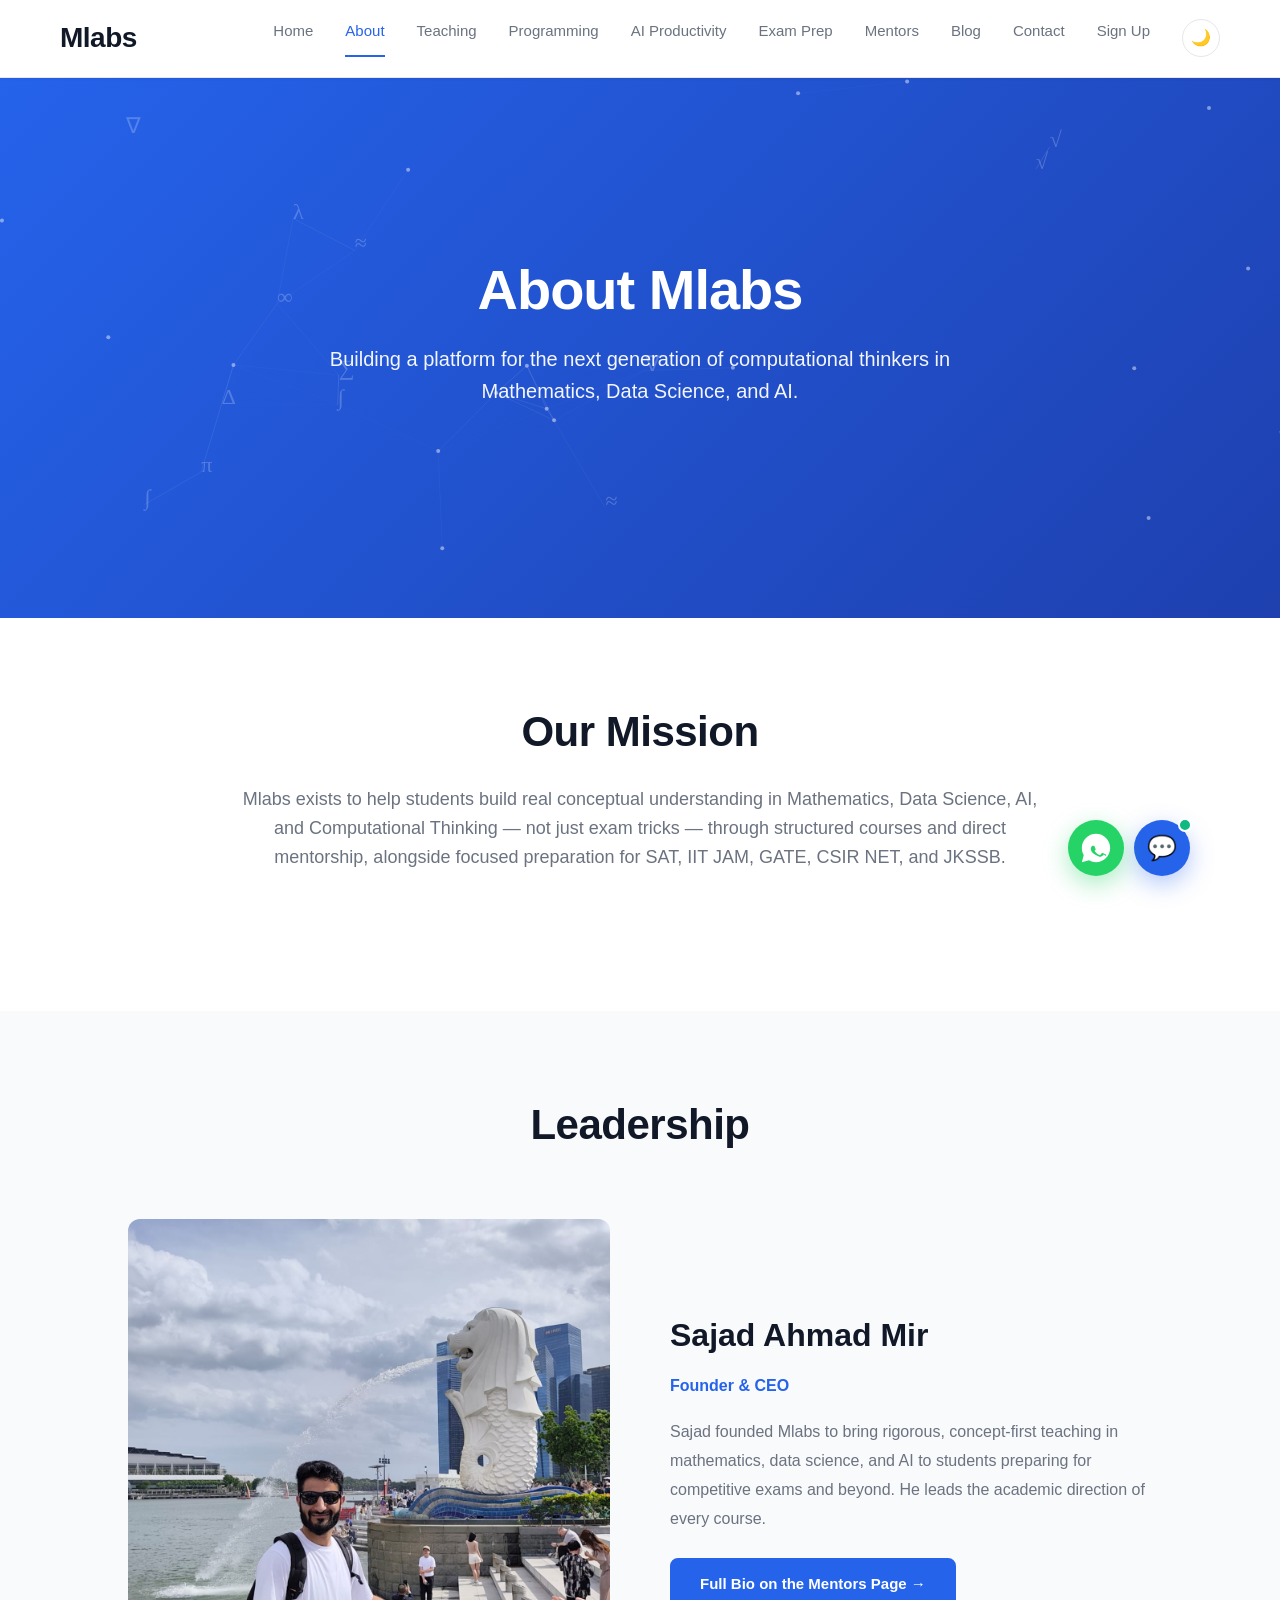
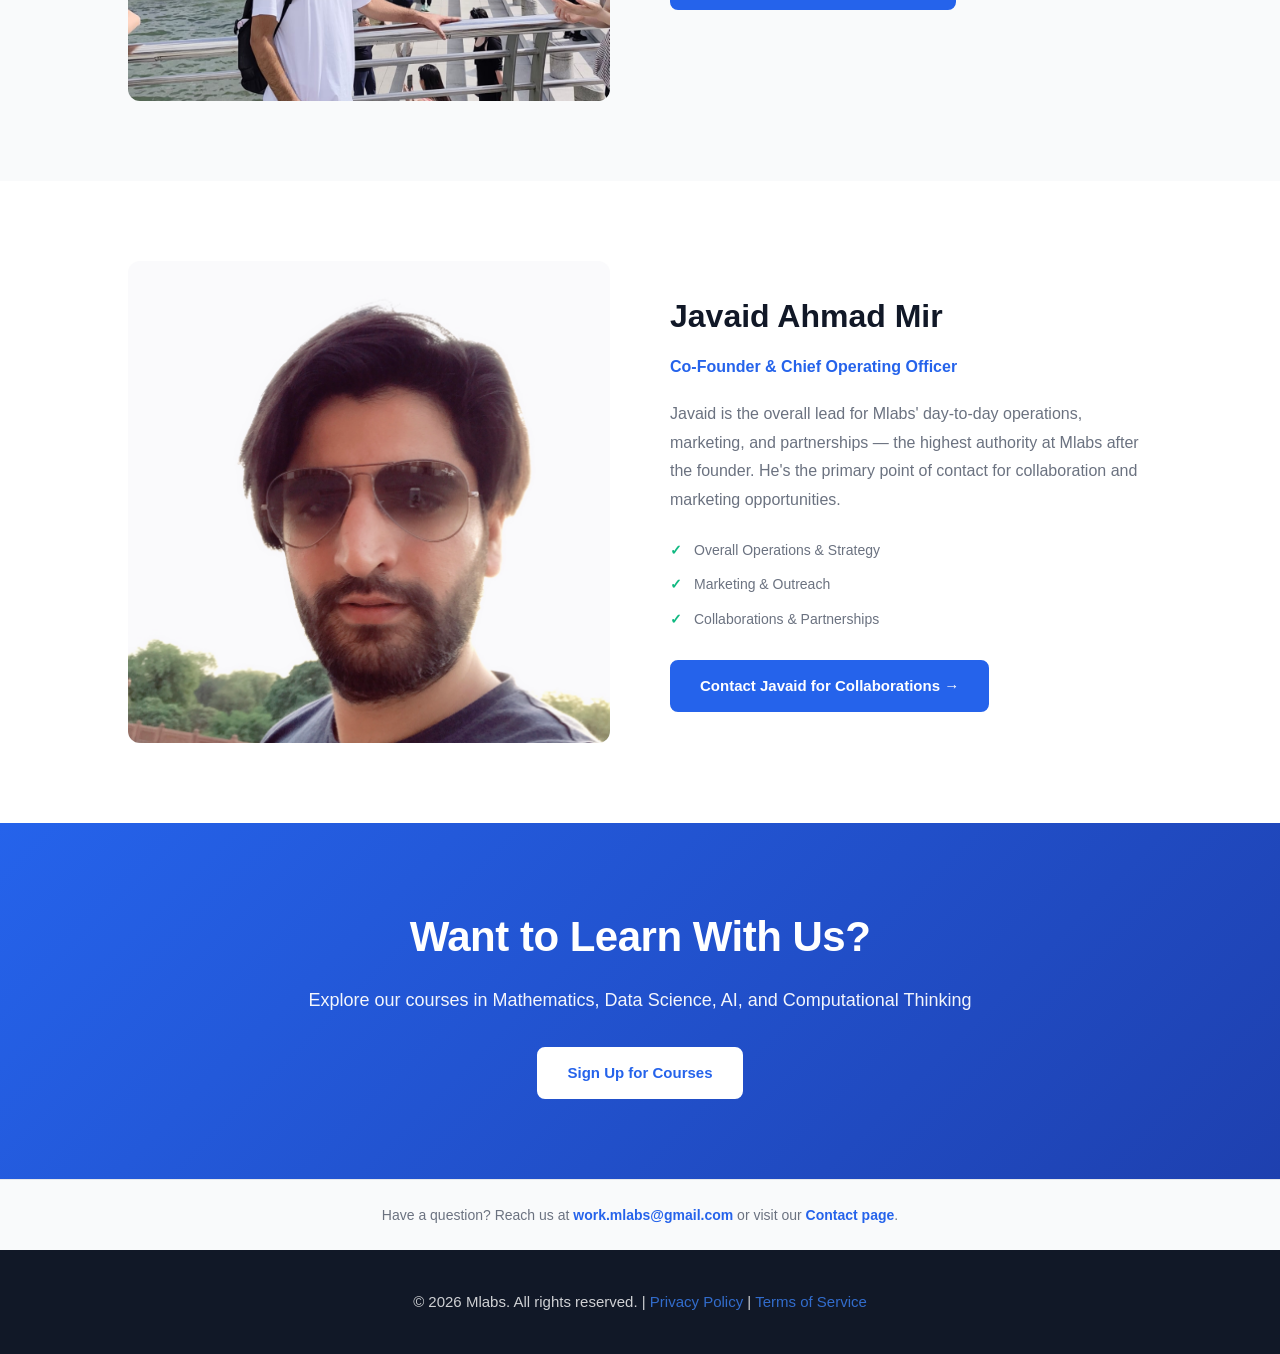
==== about.html @ 17cb3930 "Modifed pages,pannels and added co founder" ====
<!DOCTYPE html>
<html lang="en">
<head>
  <meta charset="UTF-8">
  <meta name="viewport" content="width=device-width, initial-scale=1.0">
  <title>About Us - Mlabs | Our Mission & Leadership Team</title>
  <meta name="description" content="Mlabs is building a platform for the next generation of computational thinkers in Mathematics, Data Science, and AI. Meet the team behind it.">
  <link rel="canonical" href="https://meer-1.github.io/M-Labs/about.html">
  <meta property="og:type" content="website">
  <meta property="og:site_name" content="Mlabs">
  <meta property="og:title" content="About Us - Mlabs | Our Mission & Leadership Team">
  <meta property="og:description" content="Mlabs is building a platform for the next generation of computational thinkers in Mathematics, Data Science, and AI.">
  <meta property="og:url" content="https://meer-1.github.io/M-Labs/about.html">
  <meta name="twitter:card" content="summary">
  <script type="application/ld+json">
  {
    "@context": "https://schema.org",
    "@graph": [
      {
        "@type": "Person",
        "name": "Sajad Ahmad Mir",
        "jobTitle": "Founder & CEO",
        "worksFor": { "@type": "EducationalOrganization", "name": "Mlabs", "sameAs": "https://meer-1.github.io/M-Labs/index.html" }
      },
      {
        "@type": "Person",
        "name": "Javaid Ahmad Mir",
        "jobTitle": "Co-Founder & Chief Operating Officer",
        "worksFor": { "@type": "EducationalOrganization", "name": "Mlabs", "sameAs": "https://meer-1.github.io/M-Labs/index.html" }
      }
    ]
  }
  </script>
  <script>(function(){try{if(localStorage.getItem('mlabs-theme')==='dark'){document.documentElement.setAttribute('data-theme','dark');}}catch(e){}})();</script>
  <link rel="stylesheet" href="css/style.css">
</head>

<body>

<header>
  <div class="logo">Mlabs</div>
  <nav>
    <a href="index.html">Home</a>
    <a href="about.html" class="active">About</a>
    <a href="services/teaching.html">Teaching</a>
    <a href="services/coding.html">Programming</a>
    <a href="services/ai-productivity.html">AI Productivity</a>
    <a href="services/exams.html">Exam Prep</a>
    <a href="mentors.html">Mentors</a>
    <a href="blog.html">Blog</a>
    <a href="contact.html">Contact</a>
    <a href="apply.html">Sign Up</a>
  </nav>
</header>

<!-- HERO SECTION -->
<section class="hero">
  <h1>About Mlabs</h1>
  <p>Building a platform for the next generation of computational thinkers in Mathematics, Data Science, and AI.</p>
</section>

<!-- MISSION -->
<section style="padding: 80px 10%; background: #ffffff;">
  <h2 class="section-title">Our Mission</h2>
  <p class="section-subtitle" style="max-width: 800px;">Mlabs exists to help students build real conceptual understanding in Mathematics, Data Science, AI, and Computational Thinking — not just exam tricks — through structured courses and direct mentorship, alongside focused preparation for SAT, IIT JAM, GATE, CSIR NET, and JKSSB.</p>
</section>

<!-- LEADERSHIP: SAJAD -->
<section class="instructor-section" style="background: #f9fafb;">
  <h2 class="section-title" style="margin-bottom: 60px;">Leadership</h2>

  <div class="instructor-container">
    <div class="instructor-image">
      <img src="images/image.jpeg" alt="Sajad Ahmad Mir">
    </div>

    <div class="instructor-content">
      <h3>Sajad Ahmad Mir</h3>
      <div class="title">Founder & CEO</div>

      <p>Sajad founded Mlabs to bring rigorous, concept-first teaching in mathematics, data science, and AI to students preparing for competitive exams and beyond. He leads the academic direction of every course.</p>

      <a class="btn btn-primary" href="mentors.html">Full Bio on the Mentors Page →</a>
    </div>
  </div>
</section>

<!-- LEADERSHIP: JAVAID -->
<section class="instructor-section" style="background: #ffffff;">
  <div class="instructor-container">
    <div class="instructor-image">
      <img src="images/JAM.JPG" alt="Javaid Ahmad Mir" style="object-position: center 50%;">
    </div>

    <div class="instructor-content">
      <h3>Javaid Ahmad Mir</h3>
      <div class="title">Co-Founder & Chief Operating Officer</div>

      <p>Javaid is the overall lead for Mlabs' day-to-day operations, marketing, and partnerships — the highest authority at Mlabs after the founder. He's the primary point of contact for collaboration and marketing opportunities.</p>

      <ul class="instructor-creds">
        <li>Overall Operations & Strategy</li>
        <li>Marketing & Outreach</li>
        <li>Collaborations & Partnerships</li>
      </ul>

      <a class="btn btn-primary" href="mailto:work.mlabs@gmail.com?subject=Collaboration%20%2F%20Marketing%20Inquiry%20for%20Javaid">Contact Javaid for Collaborations →</a>
    </div>
  </div>
</section>

<!-- CTA SECTION -->
<section class="cta">
  <h2>Want to Learn With Us?</h2>
  <p>Explore our courses in Mathematics, Data Science, AI, and Computational Thinking</p>
  <a class="btn" href="apply.html">Sign Up for Courses</a>
</section>

<!-- FOOTER CONTACT STRIP -->
<div class="footer-contact">
  <p>Have a question? Reach us at <a href="mailto:work.mlabs@gmail.com">work.mlabs@gmail.com</a> or visit our <a href="contact.html">Contact page</a>.</p>
</div>

<!-- FOOTER -->
<footer>
  <p>&copy; 2026 Mlabs. All rights reserved. | <a href="#">Privacy Policy</a> | <a href="#">Terms of Service</a></p>
</footer>

<button id="scrollToTop" class="btn" style="position: fixed; bottom: 20px; right: 20px; display: none;">↑ Top</button>

<script src="js/script.js"></script>

</body>
</html>
---- css/style.css ----
/* =========================
GLOBAL STYLES - MODERN STARTUP DESIGN
========================= */

* {
  margin: 0;
  padding: 0;
  box-sizing: border-box;
}

body {
  font-family: -apple-system, BlinkMacSystemFont, 'Segoe UI', 'Roboto', 'Oxygen', 'Ubuntu', 'Cantarell', sans-serif;
  background: #ffffff;
  color: #1f2937;
  line-height: 1.6;
  font-size: 16px;
}

/* =========================
COLOR PALETTE
========================= */
:root {
  --primary: #2563eb;
  --primary-dark: #1d4ed8;
  --primary-light: #3b82f6;
  --secondary: #6b7280;
  --border: #e5e7eb;
  --bg-light: #f9fafb;
  --bg-lighter: #f3f4f6;
  --text-dark: #111827;
  --text-muted: #6b7280;
  --success: #10b981;
}

/* =========================
HEADER
========================= */

header {
  display: flex;
  justify-content: space-between;
  align-items: center;
  padding: 16px 60px;
  background: white;
  border-bottom: 1px solid var(--border);
  position: sticky;
  top: 0;
  z-index: 1000;
  box-shadow: 0 1px 3px rgba(0, 0, 0, 0.05);
}

.logo {
  font-size: 28px;
  font-weight: 700;
  letter-spacing: -0.5px;
  color: var(--text-dark);
}

/* =========================
NAVIGATION
========================= */

nav {
  display: flex;
  gap: 32px;
}

nav a {
  color: var(--text-muted);
  text-decoration: none;
  font-size: 15px;
  font-weight: 500;
  transition: color 0.3s ease;
  position: relative;
}

nav a:hover {
  color: var(--primary);
}

nav a.active {
  color: var(--primary);
  border-bottom: 2px solid var(--primary);
  padding-bottom: 4px;
}

/* =========================
MOBILE NAV TOGGLE (hamburger)
========================= */

.nav-toggle {
  display: none;
  flex-direction: column;
  justify-content: center;
  align-items: center;
  gap: 5px;
  width: 40px;
  height: 40px;
  background: transparent;
  border: 1px solid var(--border);
  border-radius: 8px;
  cursor: pointer;
  padding: 0;
  flex-shrink: 0;
}

.nav-toggle:hover {
  border-color: var(--primary);
  transform: none;
  box-shadow: none;
}

.nav-toggle span {
  display: block;
  width: 20px;
  height: 2px;
  background: var(--text-dark);
  border-radius: 2px;
  transition: transform 0.3s ease, opacity 0.3s ease;
}

.nav-toggle[aria-expanded="true"] span:nth-child(1) {
  transform: translateY(7px) rotate(45deg);
}

.nav-toggle[aria-expanded="true"] span:nth-child(2) {
  opacity: 0;
}

.nav-toggle[aria-expanded="true"] span:nth-child(3) {
  transform: translateY(-7px) rotate(-45deg);
}

/* =========================
HERO SECTION
========================= */

.hero {
  height: 60vh;
  display: flex;
  flex-direction: column;
  justify-content: center;
  align-items: center;
  text-align: center;
  background: linear-gradient(135deg, #2563eb 0%, #1e40af 100%);
  color: white;
  padding: 40px 20px;
}

.hero h1 {
  font-size: 56px;
  margin-bottom: 20px;
  font-weight: 700;
  line-height: 1.2;
  letter-spacing: -1px;
}

.hero p {
  font-size: 20px;
  max-width: 700px;
  margin-bottom: 32px;
  font-weight: 400;
  opacity: 0.95;
}

/* =========================
BUTTONS
========================= */

.btn {
  background: white;
  color: var(--primary);
  padding: 12px 28px;
  border-radius: 8px;
  text-decoration: none;
  font-weight: 600;
  transition: all 0.3s ease;
  border: 2px solid white;
  cursor: pointer;
  font-size: 15px;
  display: inline-block;
}

.btn:hover {
  background: var(--bg-light);
  transform: translateY(-2px);
  box-shadow: 0 8px 16px rgba(0, 0, 0, 0.1);
}

.btn-primary {
  background: var(--primary);
  color: white;
  border-color: var(--primary);
}

.btn-primary:hover {
  background: var(--primary-dark);
  border-color: var(--primary-dark);
}

/* =========================
SECTIONS
========================= */

section {
  padding: 80px 10%;
}

.section-title {
  text-align: center;
  font-size: 42px;
  font-weight: 700;
  margin-bottom: 20px;
  color: var(--text-dark);
  letter-spacing: -0.5px;
}

.section-subtitle {
  text-align: center;
  font-size: 18px;
  color: var(--text-muted);
  margin-bottom: 60px;
  max-width: 600px;
  margin-left: auto;
  margin-right: auto;
}

/* =========================
SERVICES SECTION
========================= */

.services {
  display: grid;
  grid-template-columns: repeat(auto-fit, minmax(300px, 1fr));
  gap: 32px;
}

.service-card {
  background: white;
  padding: 40px;
  border-radius: 12px;
  border: 1px solid var(--border);
  transition: all 0.3s ease;
  display: flex;
  flex-direction: column;
  gap: 16px;
}

.service-card:hover {
  border-color: var(--primary);
  box-shadow: 0 12px 32px rgba(37, 99, 235, 0.1);
  transform: translateY(-4px);
}

.service-card-icon {
  font-size: 48px;
  line-height: 1;
}

.service-card h3 {
  font-size: 24px;
  font-weight: 700;
  color: var(--text-dark);
}

.service-card p {
  color: var(--text-muted);
  font-size: 15px;
  line-height: 1.7;
  flex-grow: 1;
}

.service-card a {
  color: var(--primary);
  text-decoration: none;
  font-weight: 600;
  transition: color 0.3s ease;
  align-self: flex-start;
}

.service-card a:hover {
  color: var(--primary-dark);
}

/* =========================
STATS SECTION
========================= */

.stats {
  background: var(--bg-light);
}

.stats-grid {
  display: grid;
  grid-template-columns: repeat(auto-fit, minmax(240px, 1fr));
  gap: 40px;
  max-width: 1200px;
  margin: 0 auto;
}

.stat {
  text-align: center;
}

.stat-number {
  font-size: 48px;
  font-weight: 700;
  color: var(--primary);
  margin-bottom: 8px;
}

.stat-label {
  font-size: 16px;
  color: var(--text-muted);
  font-weight: 500;
}

/* =========================
INSTRUCTOR SECTION
========================= */

.instructor-section {
  background: white;
}

.instructor-container {
  display: grid;
  grid-template-columns: 1fr 1fr;
  gap: 60px;
  align-items: center;
  max-width: 1200px;
  margin: 0 auto;
}

.instructor-image {
  width: 100%;
  aspect-ratio: 1;
  border-radius: 12px;
  background: var(--bg-light);
  overflow: hidden;
}

.instructor-image img {
  width: 100%;
  height: 100%;
  object-fit: cover;
}

.instructor-content h3 {
  font-size: 32px;
  font-weight: 700;
  margin-bottom: 12px;
  color: var(--text-dark);
}

.instructor-content .title {
  font-size: 16px;
  color: var(--primary);
  font-weight: 600;
  margin-bottom: 20px;
}

.instructor-content p {
  font-size: 16px;
  color: var(--text-muted);
  margin-bottom: 24px;
  line-height: 1.8;
}

.instructor-creds {
  list-style: none;
  display: flex;
  flex-direction: column;
  gap: 12px;
  margin-bottom: 30px;
}

.instructor-creds li {
  font-size: 14px;
  color: var(--text-muted);
  padding-left: 24px;
  position: relative;
}

.instructor-creds li::before {
  content: '✓';
  position: absolute;
  left: 0;
  color: var(--success);
  font-weight: bold;
}

/* =========================
FEATURES / WHY CHOOSE SECTION
========================= */

.features {
  background: var(--bg-light);
}

.features-grid {
  display: grid;
  grid-template-columns: repeat(auto-fit, minmax(280px, 1fr));
  gap: 32px;
  max-width: 1200px;
  margin: 0 auto;
}

.feature {
  background: white;
  padding: 32px;
  border-radius: 12px;
  border: 1px solid var(--border);
}

.feature h3 {
  font-size: 20px;
  font-weight: 700;
  margin-bottom: 12px;
  color: var(--text-dark);
}

.feature p {
  font-size: 15px;
  color: var(--text-muted);
  line-height: 1.7;
}

/* =========================
CTA SECTION
========================= */

.cta {
  background: linear-gradient(135deg, #2563eb 0%, #1e40af 100%);
  color: white;
  text-align: center;
}

.cta h2 {
  font-size: 42px;
  font-weight: 700;
  margin-bottom: 16px;
  letter-spacing: -0.5px;
}

.cta p {
  font-size: 18px;
  margin-bottom: 32px;
  opacity: 0.95;
}

/* =========================
PROGRAM CARDS
========================= */

.program-card {
  background: white;
  padding: 32px;
  border-radius: 12px;
  margin-bottom: 24px;
  border: 1px solid var(--border);
  transition: all 0.3s ease;
}

.program-card:hover {
  border-color: var(--primary);
  box-shadow: 0 8px 24px rgba(37, 99, 235, 0.1);
  transform: translateY(-2px);
}

.program-card h3 {
  font-size: 22px;
  font-weight: 700;
  margin-bottom: 12px;
  color: var(--text-dark);
}

.program-card p {
  color: var(--text-muted);
  font-size: 15px;
  line-height: 1.7;
  margin-bottom: 20px;
}

/* =========================
MENTOR GRID
========================= */

.mentor-grid {
  display: grid;
  grid-template-columns: repeat(auto-fit, minmax(240px, 1fr));
  gap: 32px;
}

.mentor {
  background: white;
  padding: 24px;
  border-radius: 12px;
  border: 1px solid var(--border);
  text-align: center;
  transition: all 0.3s ease;
}

.mentor:hover {
  border-color: var(--primary);
  box-shadow: 0 8px 24px rgba(37, 99, 235, 0.1);
}

.mentor img {
  width: 120px;
  height: 120px;
  border-radius: 50%;
  margin-bottom: 16px;
  object-fit: cover;
}

.mentor-avatar {
  width: 120px;
  height: 120px;
  border-radius: 50%;
  margin: 0 auto 16px;
  display: flex;
  align-items: center;
  justify-content: center;
  background: var(--primary);
  color: #fff;
  font-size: 32px;
  font-weight: 700;
}

.mentor h4 {
  font-size: 18px;
  font-weight: 700;
  margin-bottom: 4px;
  color: var(--text-dark);
}

.mentor .title {
  font-size: 14px;
  color: var(--primary);
  font-weight: 600;
}

/* =========================
TESTIMONIALS
========================= */

.testimonials {
  display: grid;
  grid-template-columns: repeat(auto-fit, minmax(280px, 1fr));
  gap: 32px;
}

.testimonial {
  background: white;
  padding: 32px;
  border-radius: 12px;
  border: 1px solid var(--border);
}

.testimonial-text {
  font-size: 15px;
  color: var(--text-muted);
  margin-bottom: 20px;
  line-height: 1.8;
  font-style: italic;
}

.testimonial-author {
  font-weight: 700;
  color: var(--text-dark);
  font-size: 15px;
}

/* =========================
FORMS
========================= */

form {
  width: 100%;
  max-width: 500px;
  margin: auto;
  display: flex;
  flex-direction: column;
}

.form-embed {
  width: 100%;
  max-width: 840px;
  margin: 0 auto;
  border: 1px solid var(--border);
  border-radius: 12px;
  overflow: hidden;
  box-shadow: 0 4px 12px rgba(0, 0, 0, 0.05);
}

.form-embed iframe {
  width: 100%;
  height: 800px;
  border: none;
}

input, select, textarea {
  width: 100%;
  padding: 12px 14px;
  margin-bottom: 16px;
  border: 1px solid var(--border);
  border-radius: 8px;
  font-size: 15px;
  box-sizing: border-box;
  font-family: inherit;
  transition: border-color 0.3s ease;
}

input:focus, select:focus, textarea:focus {
  outline: none;
  border-color: var(--primary);
  box-shadow: 0 0 0 3px rgba(37, 99, 235, 0.1);
}

textarea {
  min-height: 120px;
  resize: vertical;
}

button {
  background: var(--primary);
  color: white;
  padding: 12px 24px;
  border: none;
  border-radius: 8px;
  font-size: 15px;
  font-weight: 600;
  cursor: pointer;
  transition: all 0.3s ease;
}

button:hover {
  background: var(--primary-dark);
  transform: translateY(-2px);
}

/* =========================
DASHBOARD
========================= */

.dashboard {
  display: grid;
  grid-template-columns: repeat(auto-fit, minmax(260px, 1fr));
  gap: 28px;
}

.course {
  background: white;
  padding: 24px;
  border-radius: 12px;
  border: 1px solid var(--border);
  transition: all 0.3s ease;
}

.course:hover {
  border-color: var(--primary);
  box-shadow: 0 8px 24px rgba(37, 99, 235, 0.1);
}

/* =========================
EXAM CARDS
========================= */

.exam-grid {
  display: grid;
  grid-template-columns: repeat(auto-fit, minmax(300px, 1fr));
  gap: 28px;
}

.exam-card {
  background: white;
  padding: 32px;
  border-radius: 12px;
  border: 1px solid var(--border);
  transition: all 0.3s ease;
}

.exam-card:hover {
  border-color: var(--primary);
  box-shadow: 0 12px 32px rgba(37, 99, 235, 0.1);
  transform: translateY(-4px);
}

.exam-card h3 {
  font-size: 24px;
  font-weight: 700;
  margin-bottom: 16px;
  color: var(--primary);
}

.exam-card .exam-info {
  display: flex;
  flex-direction: column;
  gap: 12px;
  margin-bottom: 24px;
  font-size: 14px;
  color: var(--text-muted);
}

.exam-card .exam-info strong {
  color: var(--text-dark);
}

/* =========================
FOOTER CONTACT STRIP
========================= */

.footer-contact {
  background: var(--bg-light);
  text-align: center;
  padding: 24px 20px;
  border-top: 1px solid var(--border);
}

.footer-contact p {
  font-size: 14px;
  color: var(--text-muted);
}

.footer-contact a {
  color: var(--primary);
  font-weight: 600;
  text-decoration: none;
}

.footer-contact a:hover {
  text-decoration: underline;
}

/* =========================
FOOTER
========================= */

footer {
  background: var(--text-dark);
  color: white;
  text-align: center;
  padding: 40px 20px;
}

footer p {
  font-size: 15px;
  opacity: 0.8;
}

footer a {
  color: var(--primary-light);
  text-decoration: none;
}

footer a:hover {
  text-decoration: underline;
}

/* =========================
DARK MODE
========================= */

:root[data-theme="dark"] {
  --primary: #3b82f6;
  --primary-dark: #60a5fa;
  --primary-light: #93c5fd;
  --secondary: #a1a1aa;
  --border: #27272a;
  --bg-light: #16161a;
  --bg-lighter: #1c1c21;
  --text-dark: #f4f4f5;
  --text-muted: #a1a1aa;
  --success: #34d399;
}

[data-theme="dark"] body {
  background: #0b0b0d;
}

[data-theme="dark"] header {
  background: #111114;
}

[data-theme="dark"] section {
  background-color: transparent;
}

/* Beat inline hex colors written directly on elements.
   Browsers normalize inline hex to rgb() the moment JS touches
   an element's style attribute (see the scroll-fade observer below),
   so both notations are matched here. */
[data-theme="dark"] [style*="background: #ffffff"],
[data-theme="dark"] [style*="background:#ffffff"],
[data-theme="dark"] [style*="background: #f9fafb"],
[data-theme="dark"] [style*="background:#f9fafb"],
[data-theme="dark"] [style*="background: white"],
[data-theme="dark"] [style*="background:white"],
[data-theme="dark"] [style*="rgb(255, 255, 255)"],
[data-theme="dark"] [style*="rgb(249, 250, 251)"] {
  background: #111114 !important;
}

[data-theme="dark"] [style*="#e5e7eb"],
[data-theme="dark"] [style*="rgb(229, 231, 235)"] {
  border-color: #27272a !important;
}

[data-theme="dark"] [style*="color: #6b7280"],
[data-theme="dark"] [style*="color:#6b7280"],
[data-theme="dark"] [style*="rgb(107, 114, 128)"] {
  color: var(--text-muted) !important;
}

[data-theme="dark"] .service-card,
[data-theme="dark"] .program-card,
[data-theme="dark"] .exam-card,
[data-theme="dark"] .feature,
[data-theme="dark"] .mentor,
[data-theme="dark"] .testimonial,
[data-theme="dark"] .course,
[data-theme="dark"] .article,
[data-theme="dark"] .faq-item,
[data-theme="dark"] .problem-widget,
[data-theme="dark"] .video-card,
[data-theme="dark"] .carousel-btn,
[data-theme="dark"] .chat-msg.bot {
  background: #18181c;
  border-color: #27272a;
}

[data-theme="dark"] .instructor-section {
  background: #111114;
}

[data-theme="dark"] .chat-window {
  background: #0f0f12;
}

[data-theme="dark"] .chat-input-row {
  background: #0f0f12;
  border-top-color: #27272a;
}

[data-theme="dark"] .chat-quick-reply {
  background: #18181c;
}

[data-theme="dark"] .instructor-image {
  background: #1c1c21;
}

[data-theme="dark"] input,
[data-theme="dark"] select,
[data-theme="dark"] textarea {
  background: #18181c;
  border-color: #27272a;
  color: var(--text-dark);
}

[data-theme="dark"] .form-embed {
  border-color: #27272a;
}

[data-theme="dark"] footer,
[data-theme="dark"] .footer-contact {
  background: #000;
}

/* =========================
THEME TOGGLE BUTTON
========================= */

.theme-toggle {
  background: transparent;
  border: 1px solid var(--border);
  color: var(--text-muted);
  width: 38px;
  height: 38px;
  border-radius: 50%;
  padding: 0;
  font-size: 16px;
  display: inline-flex;
  align-items: center;
  justify-content: center;
  cursor: pointer;
  line-height: 1;
  transition: all 0.3s ease;
}

.theme-toggle:hover {
  border-color: var(--primary);
  transform: translateY(0) scale(1.05);
  box-shadow: none;
}

/* =========================
HERO CANVAS (neural network + math symbols)
========================= */

.hero {
  position: relative;
  overflow: hidden;
}

.hero-canvas {
  position: absolute;
  inset: 0;
  width: 100%;
  height: 100%;
  pointer-events: none;
}

.hero > *:not(.hero-canvas) {
  position: relative;
  z-index: 1;
}

/* =========================
ANIMATED STAT COUNTERS
========================= */

.stat-number.counting::after {
  content: '';
}

/* =========================
FAQ ACCORDION
========================= */

.faq-item {
  background: white;
  border: 1px solid var(--border);
  border-radius: 12px;
  margin-bottom: 16px;
  overflow: hidden;
  transition: border-color 0.3s ease;
}

.faq-item.open {
  border-color: var(--primary);
}

.faq-question {
  width: 100%;
  background: none;
  border: none;
  text-align: left;
  padding: 24px 28px;
  display: flex;
  align-items: center;
  justify-content: space-between;
  gap: 16px;
  cursor: pointer;
  font-size: 17px;
  font-weight: 700;
  color: var(--text-dark);
  border-radius: 0;
}

.faq-question:hover {
  background: var(--bg-light);
  transform: none;
}

.faq-icon {
  flex-shrink: 0;
  width: 24px;
  height: 24px;
  border-radius: 50%;
  background: var(--bg-light);
  color: var(--primary);
  display: flex;
  align-items: center;
  justify-content: center;
  font-size: 18px;
  font-weight: 400;
  transition: transform 0.3s ease;
}

.faq-item.open .faq-icon {
  transform: rotate(45deg);
}

.faq-answer {
  max-height: 0;
  overflow: hidden;
  transition: max-height 0.35s ease, padding 0.35s ease;
  padding: 0 28px;
}

.faq-item.open .faq-answer {
  padding: 0 28px 24px;
}

.faq-answer p {
  color: var(--text-muted);
  font-size: 15px;
  line-height: 1.7;
}

/* =========================
VIDEO GRID
========================= */

.video-grid {
  display: grid;
  grid-template-columns: repeat(auto-fit, minmax(280px, 1fr));
  gap: 32px;
  max-width: 1200px;
  margin: 0 auto;
}

.video-card {
  border-radius: 12px;
  overflow: hidden;
  border: 1px solid var(--border);
  background: white;
  box-shadow: 0 1px 3px rgba(0, 0, 0, 0.05);
  transition: all 0.3s ease;
}

.video-card:hover {
  border-color: var(--primary);
  box-shadow: 0 12px 32px rgba(37, 99, 235, 0.1);
  transform: translateY(-4px);
}

.video-embed {
  position: relative;
  width: 100%;
  aspect-ratio: 16 / 9;
}

.video-embed iframe {
  position: absolute;
  inset: 0;
  width: 100%;
  height: 100%;
  border: 0;
}

/* =========================
TESTIMONIAL CAROUSEL
========================= */

.testimonial-carousel {
  max-width: 720px;
  margin: 0 auto;
  position: relative;
}

.testimonial-track-outer {
  overflow: hidden;
  border-radius: 12px;
}

.testimonial-track {
  display: flex;
  transition: transform 0.5s ease;
}

.testimonial-slide {
  flex: 0 0 100%;
  box-sizing: border-box;
  padding: 4px;
}

.testimonial-slide .testimonial {
  text-align: center;
}

.testimonial-stars {
  color: #f59e0b;
  font-size: 16px;
  margin-bottom: 12px;
  letter-spacing: 2px;
}

.testimonial-controls {
  display: flex;
  justify-content: center;
  align-items: center;
  gap: 20px;
  margin-top: 24px;
}

.testimonial-dots {
  display: flex;
  gap: 8px;
}

.testimonial-dot {
  width: 9px;
  height: 9px;
  border-radius: 50%;
  background: var(--border);
  border: none;
  padding: 0;
  cursor: pointer;
  transition: all 0.3s ease;
}

.testimonial-dot.active {
  background: var(--primary);
  transform: scale(1.3);
}

.carousel-btn {
  width: 40px;
  height: 40px;
  border-radius: 50%;
  border: 1px solid var(--border);
  background: white;
  color: var(--text-dark);
  font-size: 16px;
  cursor: pointer;
  display: flex;
  align-items: center;
  justify-content: center;
  transition: all 0.3s ease;
  padding: 0;
}

.carousel-btn:hover {
  border-color: var(--primary);
  color: var(--primary);
  transform: none;
  box-shadow: none;
}

/* =========================
PRACTICE PROBLEM WIDGET
========================= */

.problem-widget {
  max-width: 720px;
  margin: 0 auto;
  background: white;
  border: 1px solid var(--border);
  border-radius: 16px;
  padding: 40px;
}

.problem-widget-header {
  display: flex;
  align-items: center;
  justify-content: space-between;
  gap: 16px;
  margin-bottom: 20px;
}

.problem-tag {
  display: inline-block;
  background: var(--bg-light);
  color: var(--primary);
  font-size: 13px;
  font-weight: 700;
  padding: 6px 14px;
  border-radius: 999px;
  letter-spacing: 0.3px;
}

.problem-text {
  font-size: 18px;
  color: var(--text-dark);
  line-height: 1.7;
  margin-bottom: 24px;
  white-space: pre-line;
}

.problem-actions {
  display: flex;
  flex-wrap: wrap;
  gap: 12px;
  margin-bottom: 8px;
}

.problem-answer {
  max-height: 0;
  overflow: hidden;
  transition: max-height 0.35s ease, margin 0.35s ease;
  margin-top: 0;
}

.problem-answer.open {
  max-height: 400px;
  margin-top: 20px;
}

.problem-answer-inner {
  background: var(--bg-light);
  border-left: 3px solid var(--primary);
  border-radius: 8px;
  padding: 16px 20px;
  font-size: 15px;
  color: var(--text-muted);
  line-height: 1.7;
  white-space: pre-line;
}

.btn-outline {
  background: transparent;
  color: var(--primary);
  border: 2px solid var(--primary);
}

.btn-outline:hover {
  background: var(--primary);
  color: white;
}

/* =========================
CHAT ASSISTANT WIDGET
========================= */

#scrollToTop {
  right: 24px !important;
  bottom: 24px !important;
}

.whatsapp-launcher {
  position: fixed;
  bottom: 24px;
  right: 156px;
  width: 56px;
  height: 56px;
  border-radius: 50%;
  background: #25d366;
  color: white;
  border: none;
  cursor: pointer;
  box-shadow: 0 8px 24px rgba(37, 211, 102, 0.4);
  z-index: 1100;
  display: flex;
  align-items: center;
  justify-content: center;
  transition: all 0.3s ease;
  text-decoration: none;
}

.whatsapp-launcher svg {
  width: 34px;
  height: 34px;
  flex-shrink: 0;
  fill: white;
}

.whatsapp-launcher:hover {
  background: #1ebe5b;
  transform: translateY(-2px) scale(1.05);
  box-shadow: 0 12px 28px rgba(37, 211, 102, 0.45);
}

.chat-launcher {
  position: fixed;
  bottom: 24px;
  right: 90px;
  width: 56px;
  height: 56px;
  border-radius: 50%;
  background: var(--primary);
  color: white;
  border: none;
  font-size: 24px;
  cursor: pointer;
  box-shadow: 0 8px 24px rgba(37, 99, 235, 0.35);
  z-index: 1100;
  display: flex;
  align-items: center;
  justify-content: center;
  transition: all 0.3s ease;
}

.chat-launcher:hover {
  background: var(--primary-dark);
  transform: translateY(-2px) scale(1.05);
  box-shadow: 0 12px 28px rgba(37, 99, 235, 0.4);
}

.chat-launcher .chat-badge {
  position: absolute;
  top: -2px;
  right: -2px;
  width: 14px;
  height: 14px;
  border-radius: 50%;
  background: var(--success);
  border: 2px solid white;
}

.chat-window {
  position: fixed;
  bottom: 96px;
  right: 24px;
  width: 340px;
  max-width: calc(100vw - 32px);
  height: 460px;
  max-height: calc(100vh - 140px);
  background: white;
  border-radius: 16px;
  box-shadow: 0 20px 60px rgba(0, 0, 0, 0.2);
  display: flex;
  flex-direction: column;
  overflow: hidden;
  z-index: 1100;
  opacity: 0;
  transform: translateY(16px) scale(0.98);
  pointer-events: none;
  transition: all 0.25s ease;
  border: 1px solid var(--border);
}

.chat-window.open {
  opacity: 1;
  transform: translateY(0) scale(1);
  pointer-events: auto;
}

.chat-header {
  background: linear-gradient(135deg, #2563eb 0%, #1e40af 100%);
  color: white;
  padding: 16px 18px;
  display: flex;
  align-items: center;
  justify-content: space-between;
  flex-shrink: 0;
}

.chat-header-title {
  font-weight: 700;
  font-size: 15px;
}

.chat-header-sub {
  font-size: 12px;
  opacity: 0.85;
  font-weight: 400;
}

.chat-close {
  background: rgba(255, 255, 255, 0.15);
  border: none;
  color: white;
  width: 28px;
  height: 28px;
  border-radius: 50%;
  cursor: pointer;
  font-size: 15px;
  display: flex;
  align-items: center;
  justify-content: center;
  padding: 0;
}

.chat-close:hover {
  background: rgba(255, 255, 255, 0.3);
  transform: none;
}

.chat-messages {
  flex: 1;
  overflow-y: auto;
  padding: 16px;
  display: flex;
  flex-direction: column;
  gap: 10px;
  background: var(--bg-light);
}

.chat-msg {
  max-width: 82%;
  padding: 10px 14px;
  border-radius: 14px;
  font-size: 14px;
  line-height: 1.5;
}

.chat-msg.bot {
  background: white;
  border: 1px solid var(--border);
  color: var(--text-dark);
  align-self: flex-start;
  border-bottom-left-radius: 4px;
}

.chat-msg.user {
  background: var(--primary);
  color: white;
  align-self: flex-end;
  border-bottom-right-radius: 4px;
}

.chat-typing {
  display: flex;
  align-items: center;
  gap: 4px;
  padding: 14px 16px;
}

.chat-typing span {
  width: 6px;
  height: 6px;
  border-radius: 50%;
  background: var(--text-muted);
  animation: chatTypingBounce 1.2s infinite ease-in-out;
}

.chat-typing span:nth-child(2) {
  animation-delay: 0.15s;
}

.chat-typing span:nth-child(3) {
  animation-delay: 0.3s;
}

@keyframes chatTypingBounce {
  0%, 60%, 100% {
    transform: translateY(0);
    opacity: 0.5;
  }
  30% {
    transform: translateY(-4px);
    opacity: 1;
  }
}

.chat-quick-replies {
  display: flex;
  flex-wrap: wrap;
  gap: 6px;
  padding: 0 16px 12px;
  background: var(--bg-light);
  flex-shrink: 0;
}

.chat-quick-reply {
  background: white;
  border: 1px solid var(--primary);
  color: var(--primary);
  font-size: 12px;
  font-weight: 600;
  padding: 6px 12px;
  border-radius: 999px;
  cursor: pointer;
  transition: all 0.2s ease;
}

.chat-quick-reply:hover {
  background: var(--primary);
  color: white;
  transform: none;
}

.chat-input-row {
  display: flex;
  gap: 8px;
  padding: 12px;
  border-top: 1px solid var(--border);
  flex-shrink: 0;
  background: white;
}

.chat-input-row input {
  margin-bottom: 0;
  font-size: 14px;
  padding: 10px 12px;
}

.chat-input-row button {
  flex-shrink: 0;
  padding: 10px 16px;
}

/* =========================
WHATSAPP WINDOW THEME (reuses .chat-window structure)
========================= */

.whatsapp-window .chat-header {
  background: linear-gradient(135deg, #25d366 0%, #128c7e 100%);
}

.whatsapp-window .chat-msg.user {
  background: #25d366;
}

.whatsapp-window #whatsappSend {
  background: #25d366;
}

.whatsapp-window #whatsappSend:hover {
  background: #1ebe5b;
}

.whatsapp-window #whatsappInput:focus {
  border-color: #25d366;
  box-shadow: 0 0 0 3px rgba(37, 211, 102, 0.15);
}

@media (max-width: 480px) {
  .chat-window {
    right: 16px;
    left: 16px;
    width: auto;
  }

  .whatsapp-launcher {
    right: 16px;
    bottom: 16px;
  }

  .chat-launcher {
    right: 16px;
    bottom: 84px;
  }

  #scrollToTop {
    right: 16px !important;
    bottom: 152px !important;
  }
}

/* =========================
ANIMATIONS
========================= */

section {
  opacity: 0;
  transform: translateY(20px);
  animation: fadeInUp 0.6s ease-out forwards;
}

@keyframes fadeInUp {
  to {
    opacity: 1;
    transform: translateY(0);
  }
}

/* =========================
RESPONSIVE DESIGN
========================= */

@media (max-width: 1024px) {
  section {
    padding: 60px 8%;
  }

  .hero h1 {
    font-size: 44px;
  }

  .section-title {
    font-size: 36px;
  }

  .instructor-container {
    grid-template-columns: 1fr;
    gap: 40px;
  }

  header {
    padding: 14px 24px;
    flex-wrap: wrap;
  }

  .nav-toggle {
    display: flex;
  }

  nav {
    flex-basis: 100%;
    flex-direction: column;
    align-items: flex-start;
    gap: 4px;
    max-height: 0;
    overflow: hidden;
    transition: max-height 0.35s ease;
  }

  nav.nav-open {
    max-height: 500px;
    margin-top: 14px;
    padding-top: 14px;
    border-top: 1px solid var(--border);
  }

  nav a {
    width: 100%;
    padding: 10px 4px;
  }

  nav a.active {
    border-bottom: none;
    background: var(--bg-light);
    border-radius: 6px;
    padding-left: 8px;
  }

  nav .theme-toggle {
    margin-top: 8px;
  }
}

@media (max-width: 768px) {
  .hero {
    height: 50vh;
    padding: 20px;
  }

  .hero h1 {
    font-size: 32px;
    margin-bottom: 16px;
  }

  .hero p {
    font-size: 16px;
    margin-bottom: 24px;
  }

  section {
    padding: 50px 5%;
  }

  .section-title {
    font-size: 28px;
    margin-bottom: 16px;
  }

  .services, .features-grid, .exam-grid {
    grid-template-columns: 1fr;
  }

  .stat-number {
    font-size: 36px;
  }
}

@media (max-width: 480px) {
  .logo {
    font-size: 24px;
  }

  .hero h1 {
    font-size: 24px;
  }

  .hero p {
    font-size: 14px;
  }

  .btn {
    padding: 10px 24px;
    font-size: 14px;
  }

  section {
    padding: 40px 4%;
  }

  .section-title {
    font-size: 24px;
  }

  .cta h2 {
    font-size: 28px;
  }
}
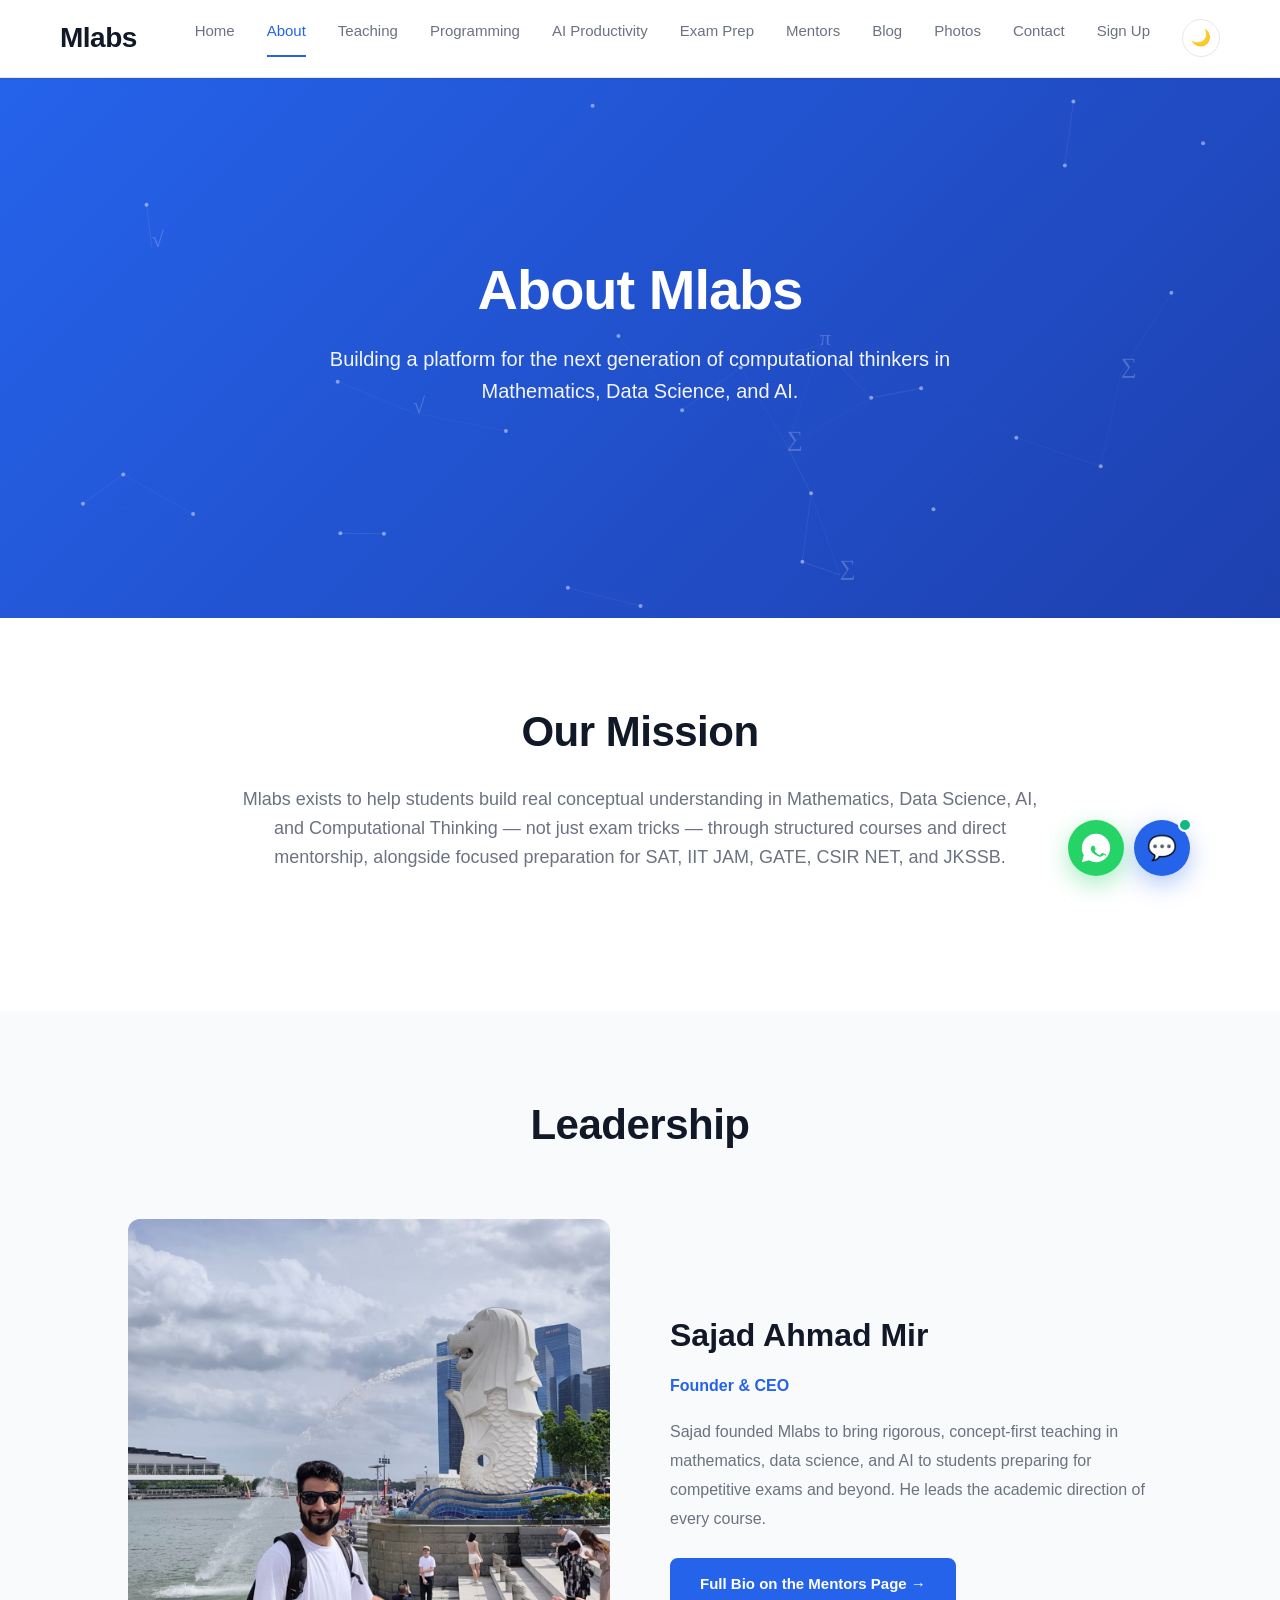
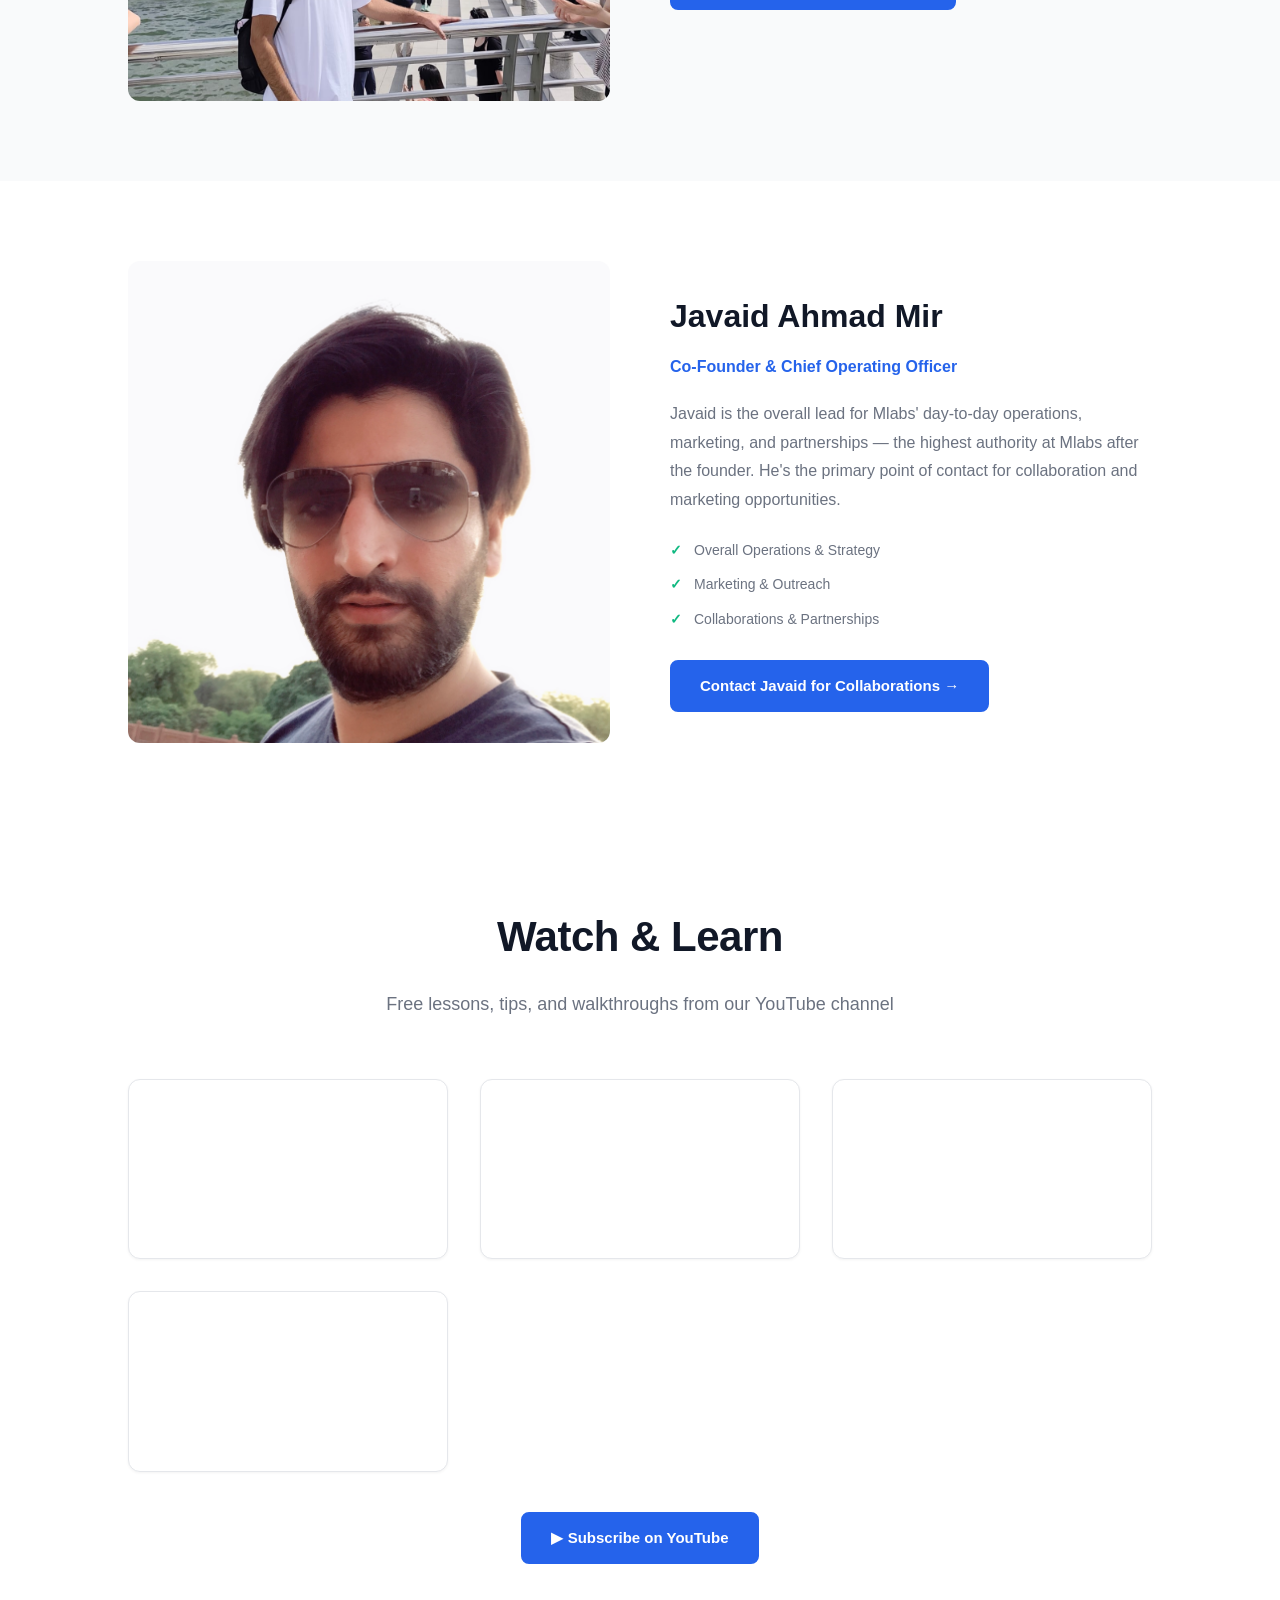
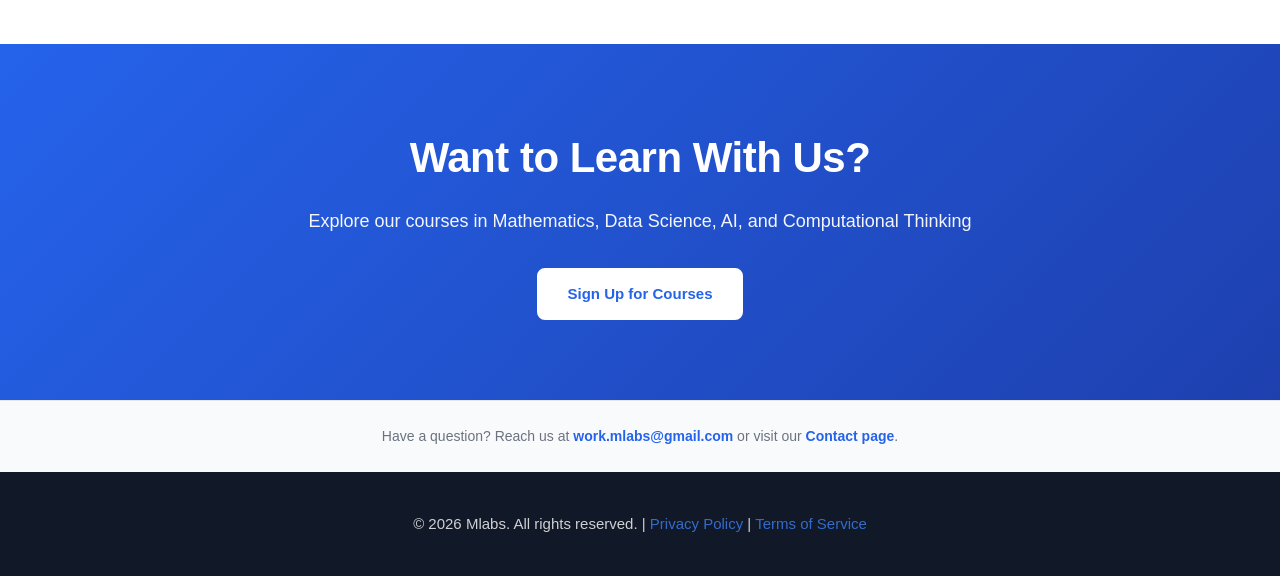
==== commit b36bf453: "made changes on the tabs added photos" ====
--- a/about.html
+++ b/about.html
@@ -48,6 +48,7 @@
     <a href="services/exams.html">Exam Prep</a>
     <a href="mentors.html">Mentors</a>
     <a href="blog.html">Blog</a>
+    <a href="photos.html">Photos</a>
     <a href="contact.html">Contact</a>
     <a href="apply.html">Sign Up</a>
   </nav>
@@ -109,6 +110,42 @@
   </div>
 </section>
 
+<!-- VIDEOS -->
+<section style="padding: 80px 10%; background: #ffffff;">
+  <h2 class="section-title">Watch & Learn</h2>
+  <p class="section-subtitle">Free lessons, tips, and walkthroughs from our YouTube channel</p>
+
+  <div class="video-grid">
+    <div class="video-card">
+      <div class="video-embed">
+        <iframe src="https://www.youtube.com/embed/SwJ3Y3PBQDM" title="Mlabs video" loading="lazy" frameborder="0" allow="accelerometer; autoplay; clipboard-write; encrypted-media; gyroscope; picture-in-picture; web-share" allowfullscreen></iframe>
+      </div>
+    </div>
+
+    <div class="video-card">
+      <div class="video-embed">
+        <iframe src="https://www.youtube.com/embed/emjX2_56g9o" title="Mlabs video" loading="lazy" frameborder="0" allow="accelerometer; autoplay; clipboard-write; encrypted-media; gyroscope; picture-in-picture; web-share" allowfullscreen></iframe>
+      </div>
+    </div>
+
+    <div class="video-card">
+      <div class="video-embed">
+        <iframe src="https://www.youtube.com/embed/NzWDiGd2okQ" title="Mlabs video" loading="lazy" frameborder="0" allow="accelerometer; autoplay; clipboard-write; encrypted-media; gyroscope; picture-in-picture; web-share" allowfullscreen></iframe>
+      </div>
+    </div>
+
+    <div class="video-card">
+      <div class="video-embed">
+        <iframe src="https://www.youtube.com/embed/QnNMftteWgM" title="Mlabs video" loading="lazy" frameborder="0" allow="accelerometer; autoplay; clipboard-write; encrypted-media; gyroscope; picture-in-picture; web-share" allowfullscreen></iframe>
+      </div>
+    </div>
+  </div>
+
+  <div style="text-align: center; margin-top: 40px;">
+    <a class="btn btn-primary" href="https://www.youtube.com/@mlabs-1" target="_blank" rel="noopener">▶ Subscribe on YouTube</a>
+  </div>
+</section>
+
 <!-- CTA SECTION -->
 <section class="cta">
   <h2>Want to Learn With Us?</h2>
--- a/css/style.css
+++ b/css/style.css
@@ -1042,6 +1042,62 @@
 }
 
 /* =========================
+PHOTO GALLERY
+========================= */
+
+.photo-grid {
+  display: grid;
+  grid-template-columns: repeat(auto-fit, minmax(260px, 1fr));
+  gap: 24px;
+  max-width: 1200px;
+  margin: 0 auto;
+}
+
+.photo-card {
+  border-radius: 12px;
+  overflow: hidden;
+  border: 1px solid var(--border);
+  background: white;
+  box-shadow: 0 1px 3px rgba(0, 0, 0, 0.05);
+  transition: all 0.3s ease;
+}
+
+.photo-card:hover {
+  border-color: var(--primary);
+  box-shadow: 0 12px 32px rgba(37, 99, 235, 0.1);
+  transform: translateY(-4px);
+}
+
+.photo-card .photo-frame {
+  width: 100%;
+  aspect-ratio: 4 / 3;
+  overflow: hidden;
+}
+
+.photo-card img {
+  width: 100%;
+  height: 100%;
+  object-fit: cover;
+  display: block;
+  transition: transform 0.4s ease;
+}
+
+.photo-card:hover img {
+  transform: scale(1.05);
+}
+
+.photo-card .photo-caption {
+  padding: 14px 16px;
+  font-size: 14px;
+  color: var(--text-muted);
+}
+
+[data-theme="dark"] .photo-card {
+  background: #18181c;
+  border-color: #27272a;
+}
+
+/* =========================
 TESTIMONIAL CAROUSEL
 ========================= */
 
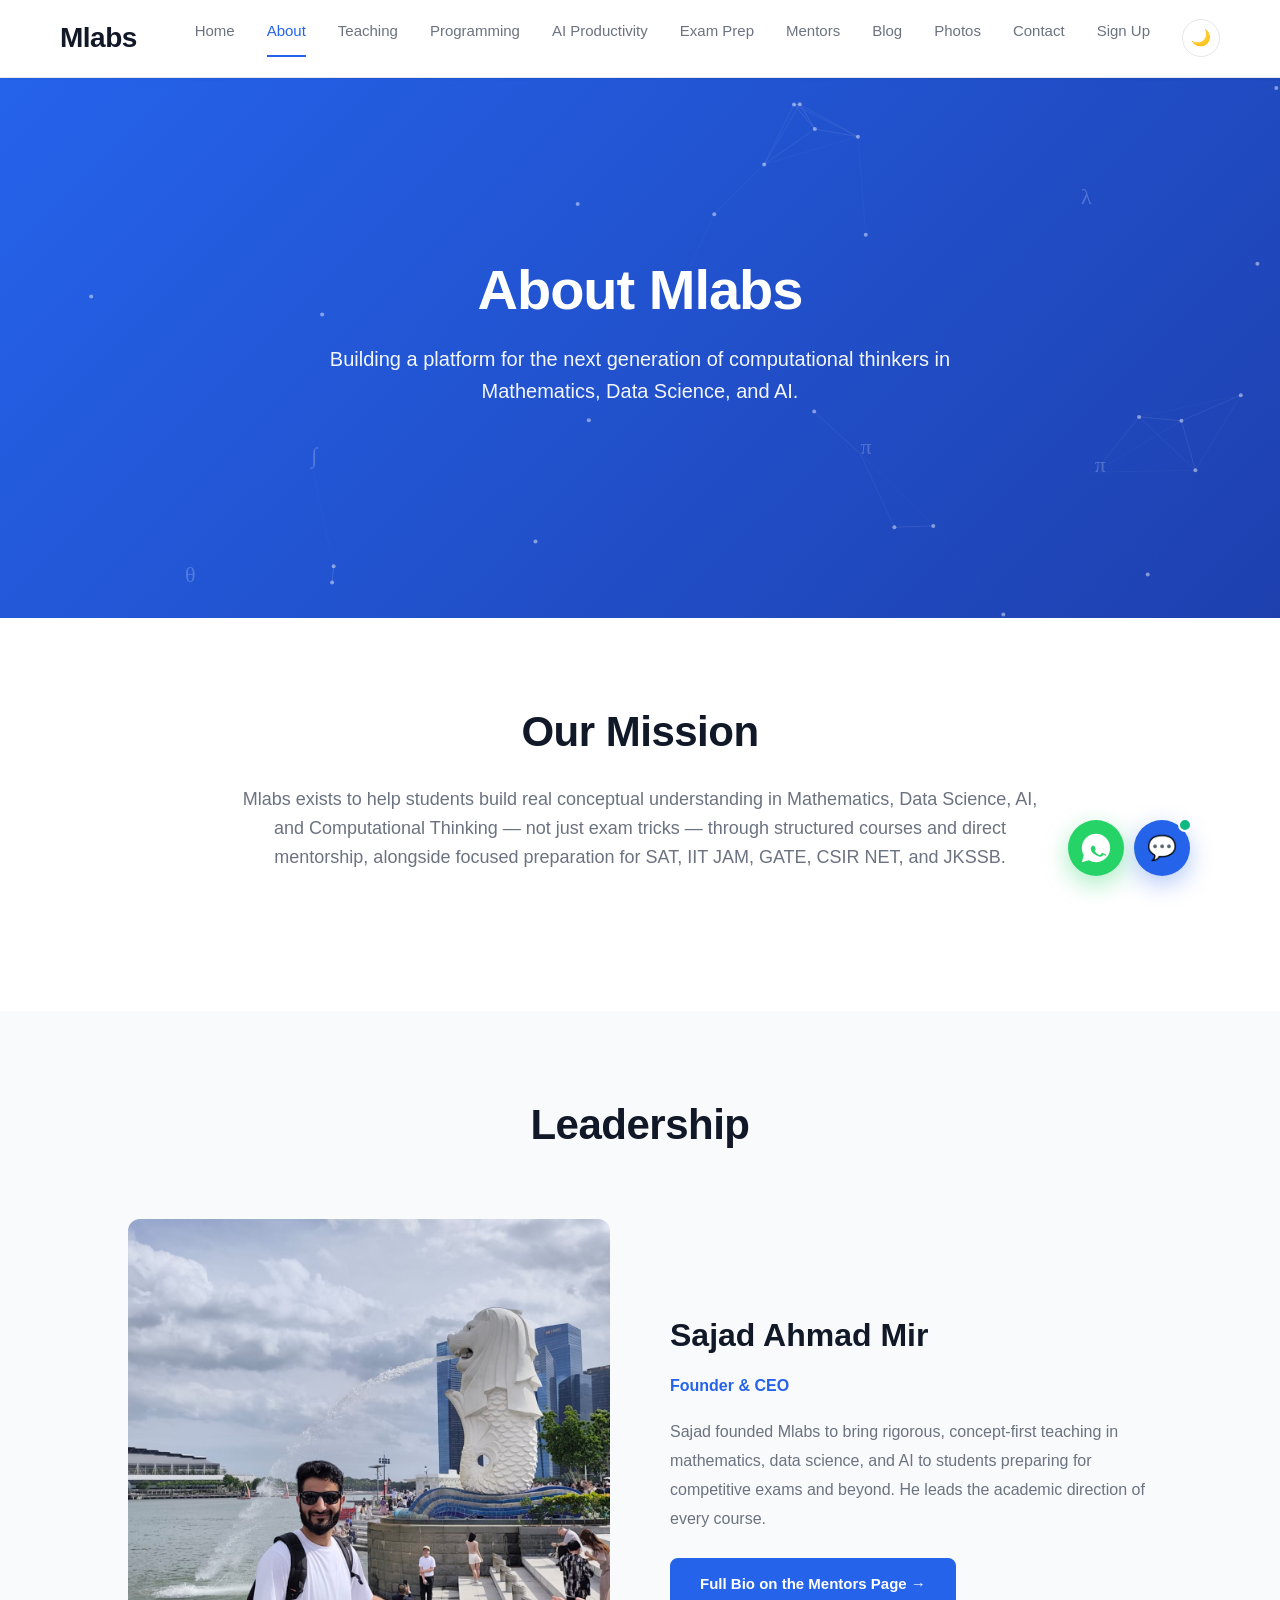
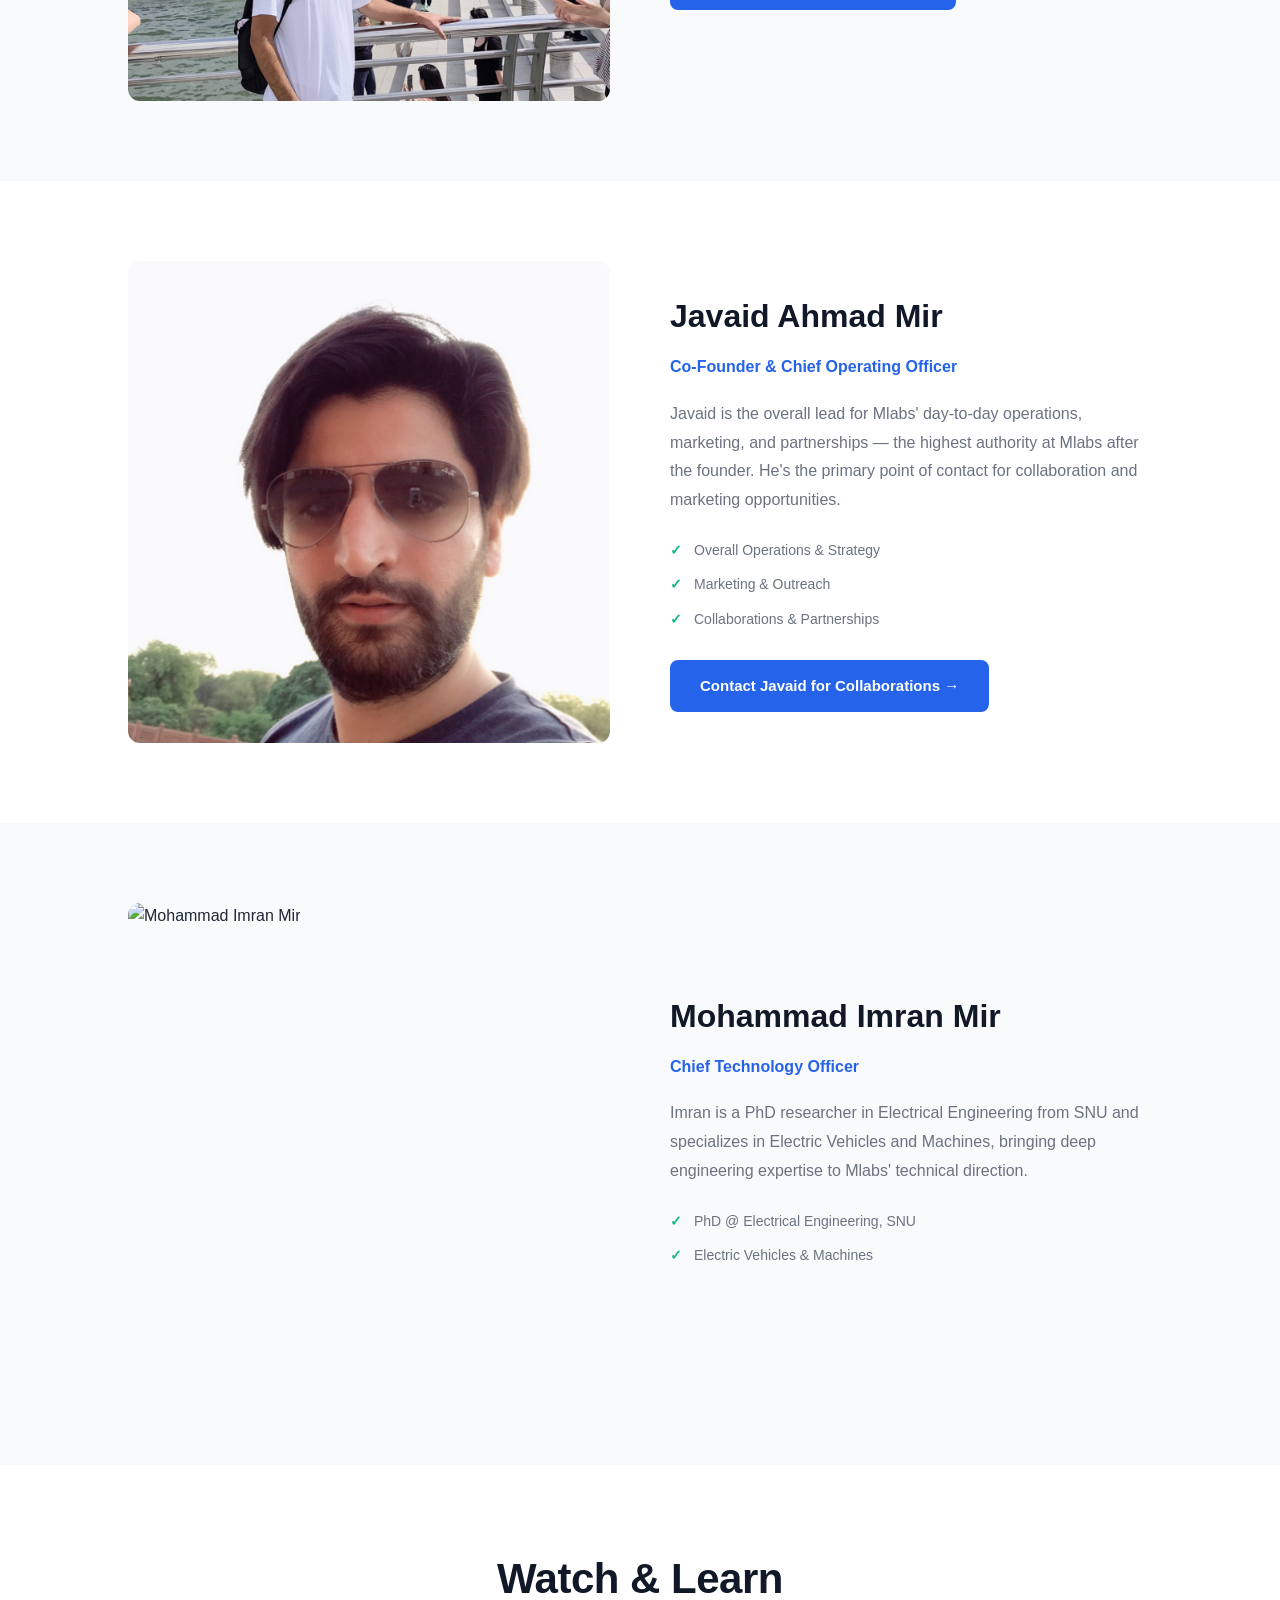
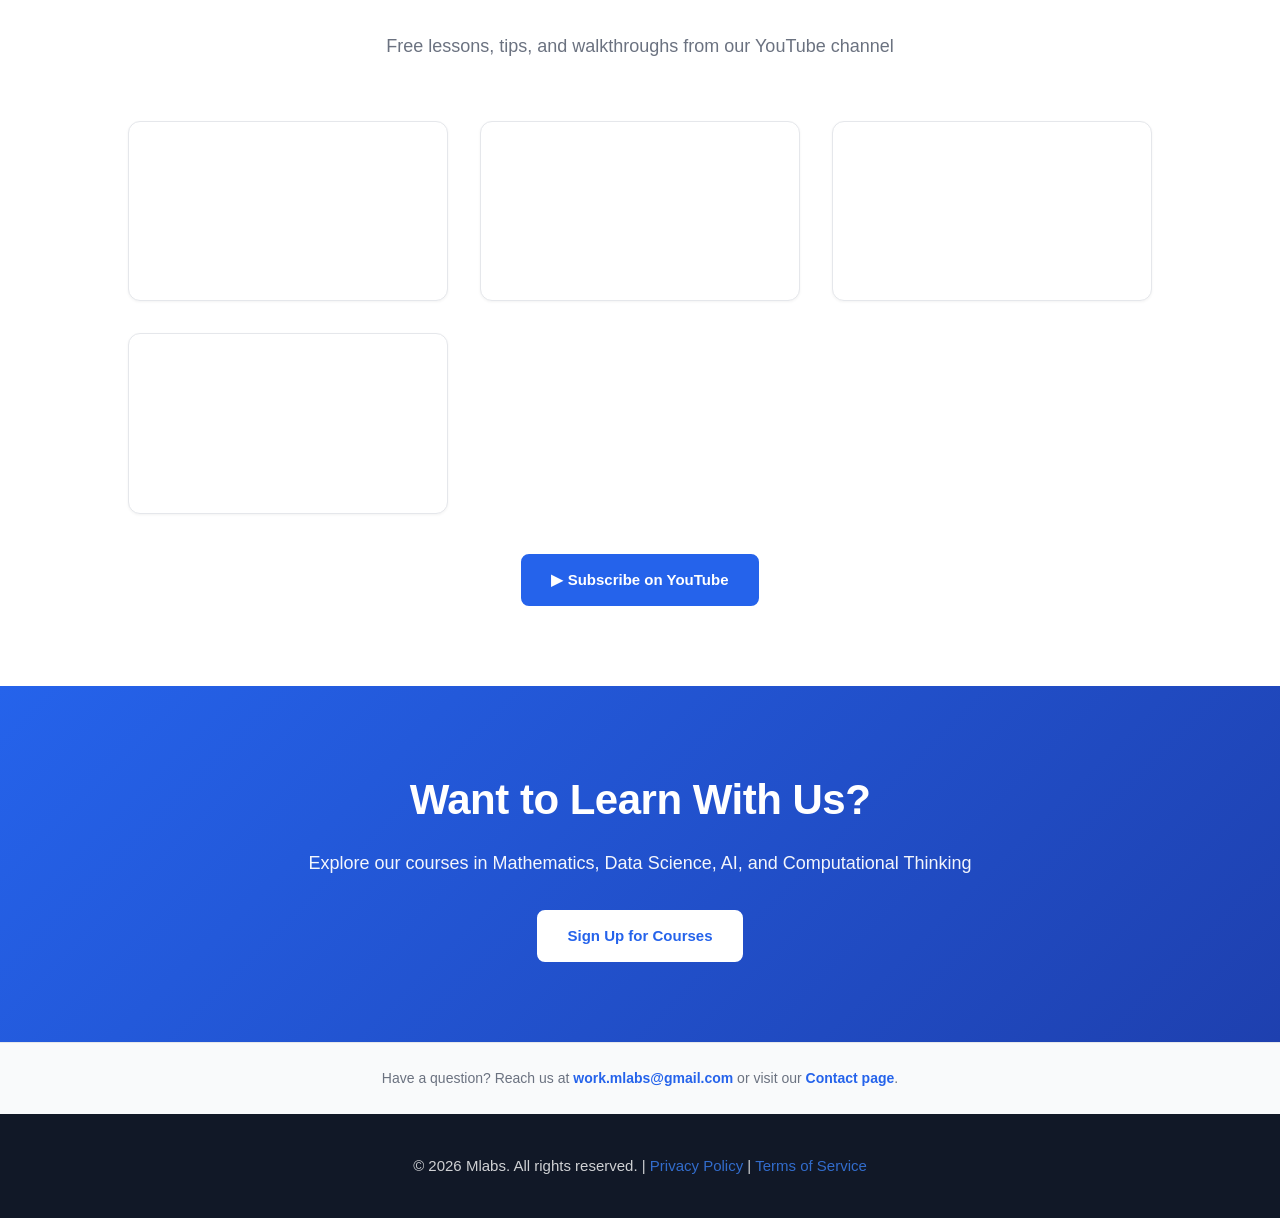
==== commit 404e8459: "added imran as CTO" ====
--- a/about.html
+++ b/about.html
@@ -26,6 +26,12 @@
         "@type": "Person",
         "name": "Javaid Ahmad Mir",
         "jobTitle": "Co-Founder & Chief Operating Officer",
+        "worksFor": { "@type": "EducationalOrganization", "name": "Mlabs", "sameAs": "https://meer-1.github.io/M-Labs/index.html" }
+      },
+      {
+        "@type": "Person",
+        "name": "Mohammad Imran Mir",
+        "jobTitle": "Chief Technology Officer",
         "worksFor": { "@type": "EducationalOrganization", "name": "Mlabs", "sameAs": "https://meer-1.github.io/M-Labs/index.html" }
       }
     ]
@@ -110,6 +116,27 @@
   </div>
 </section>
 
+<!-- LEADERSHIP: MOHAMMAD IMRAN MIR -->
+<section class="instructor-section" style="background: #f9fafb;">
+  <div class="instructor-container">
+    <div class="instructor-image">
+      <img src="images/MIM.JPG" alt="Mohammad Imran Mir" style="object-position: center 50%;">
+    </div>
+
+    <div class="instructor-content">
+      <h3>Mohammad Imran Mir</h3>
+      <div class="title">Chief Technology Officer</div>
+
+      <p>Imran is a PhD researcher in Electrical Engineering from SNU and specializes in Electric Vehicles and Machines, bringing deep engineering expertise to Mlabs' technical direction.</p>
+
+      <ul class="instructor-creds">
+        <li>PhD @ Electrical Engineering, SNU</li>
+        <li>Electric Vehicles & Machines</li>
+      </ul>
+    </div>
+  </div>
+</section>
+
 <!-- VIDEOS -->
 <section style="padding: 80px 10%; background: #ffffff;">
   <h2 class="section-title">Watch & Learn</h2>
--- a/css/style.css
+++ b/css/style.css
@@ -344,6 +344,31 @@
   width: 100%;
   height: 100%;
   object-fit: cover;
+}
+
+.instructor-photo-placeholder {
+  width: 100%;
+  height: 100%;
+  display: flex;
+  flex-direction: column;
+  align-items: center;
+  justify-content: center;
+  gap: 10px;
+  border: 2px dashed var(--border);
+  border-radius: 12px;
+  color: var(--text-muted);
+}
+
+.instructor-photo-placeholder .placeholder-initials {
+  font-size: 40px;
+  font-weight: 700;
+}
+
+.instructor-photo-placeholder .placeholder-label {
+  font-size: 13px;
+  font-weight: 600;
+  letter-spacing: 0.5px;
+  text-transform: uppercase;
 }
 
 .instructor-content h3 {
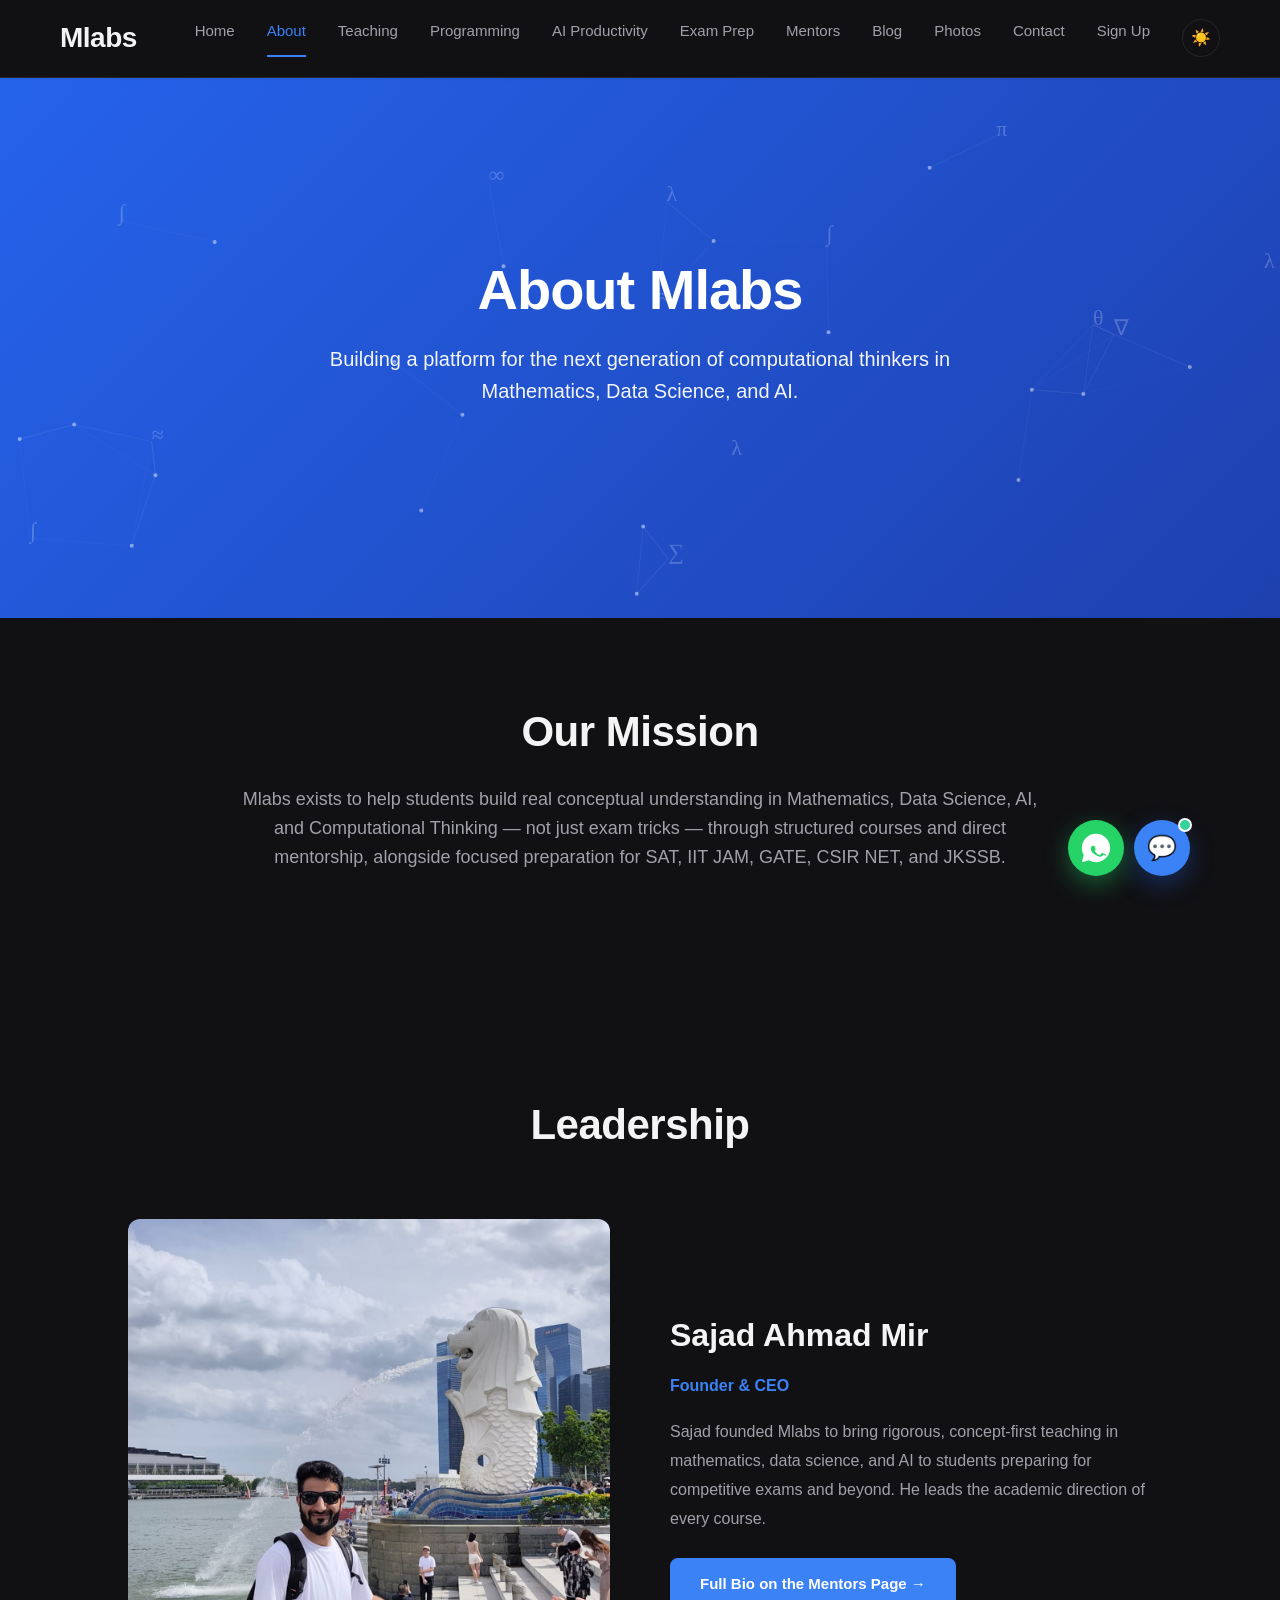
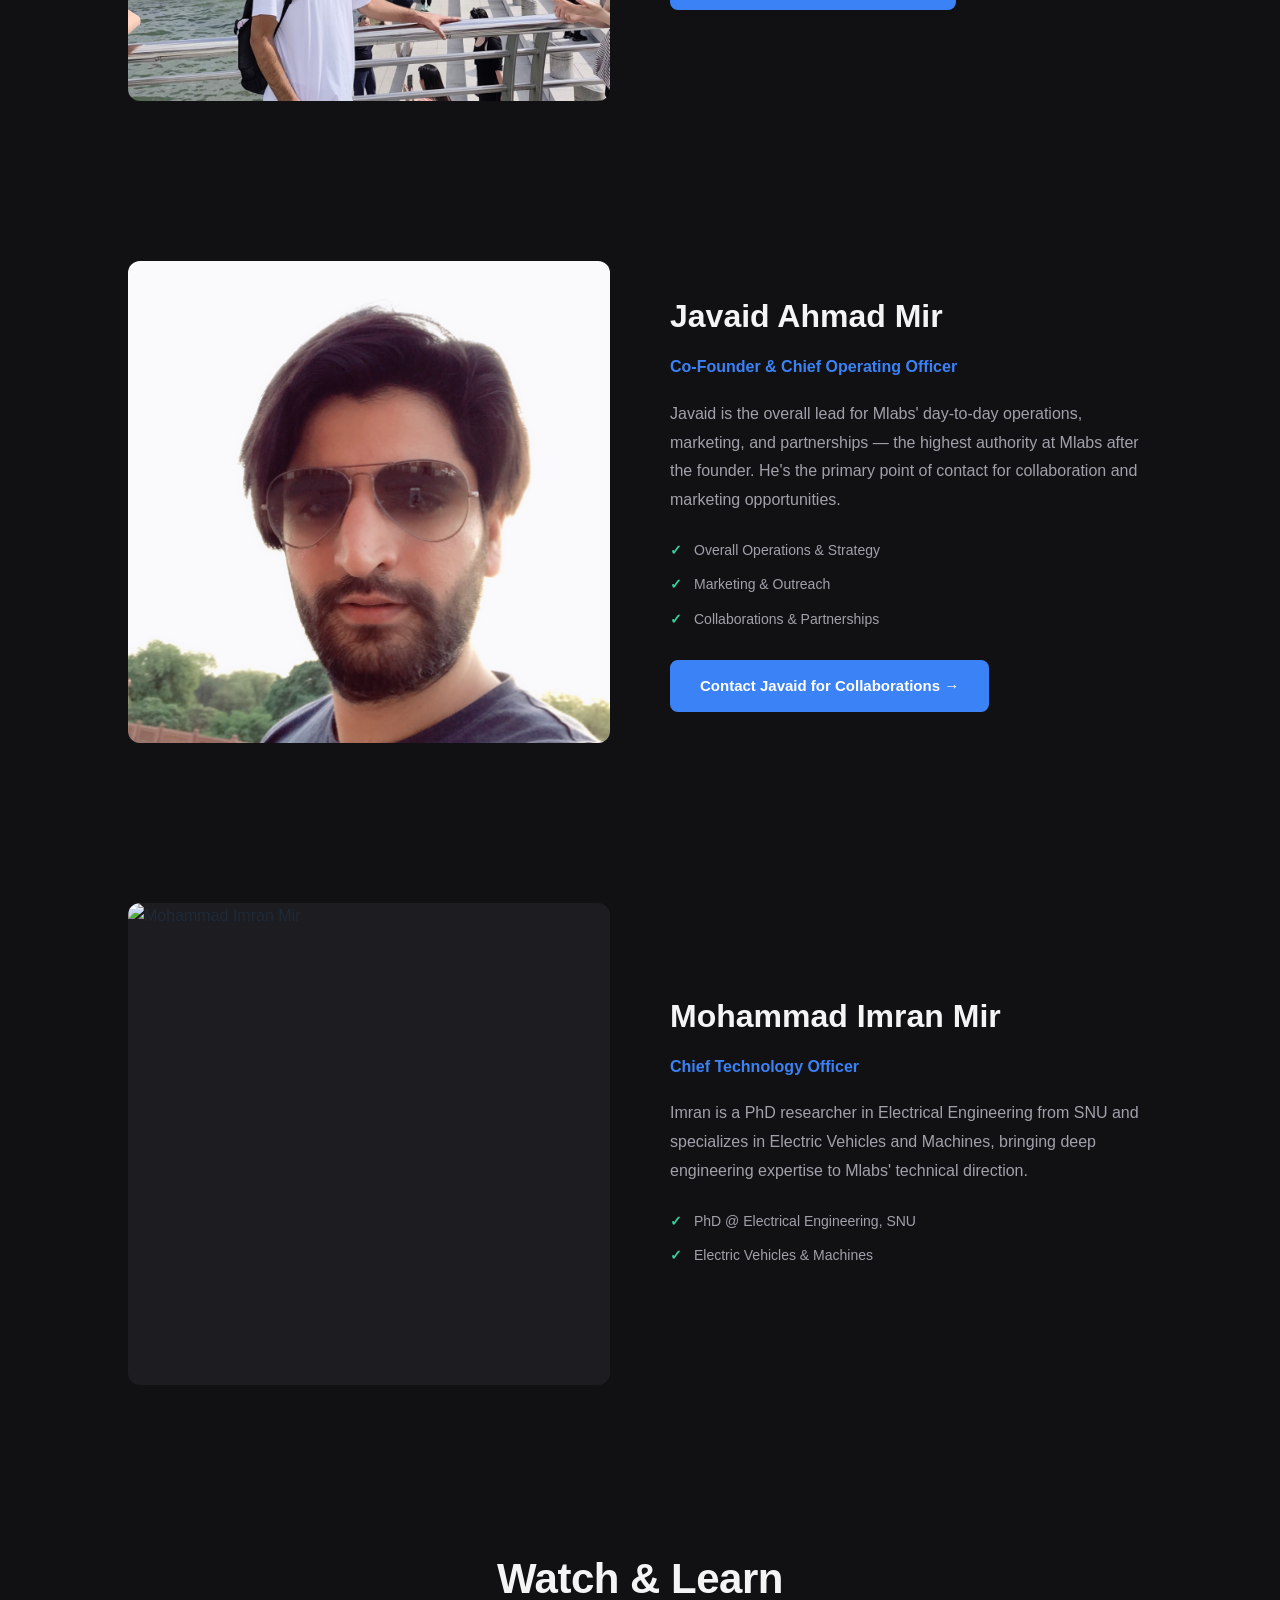
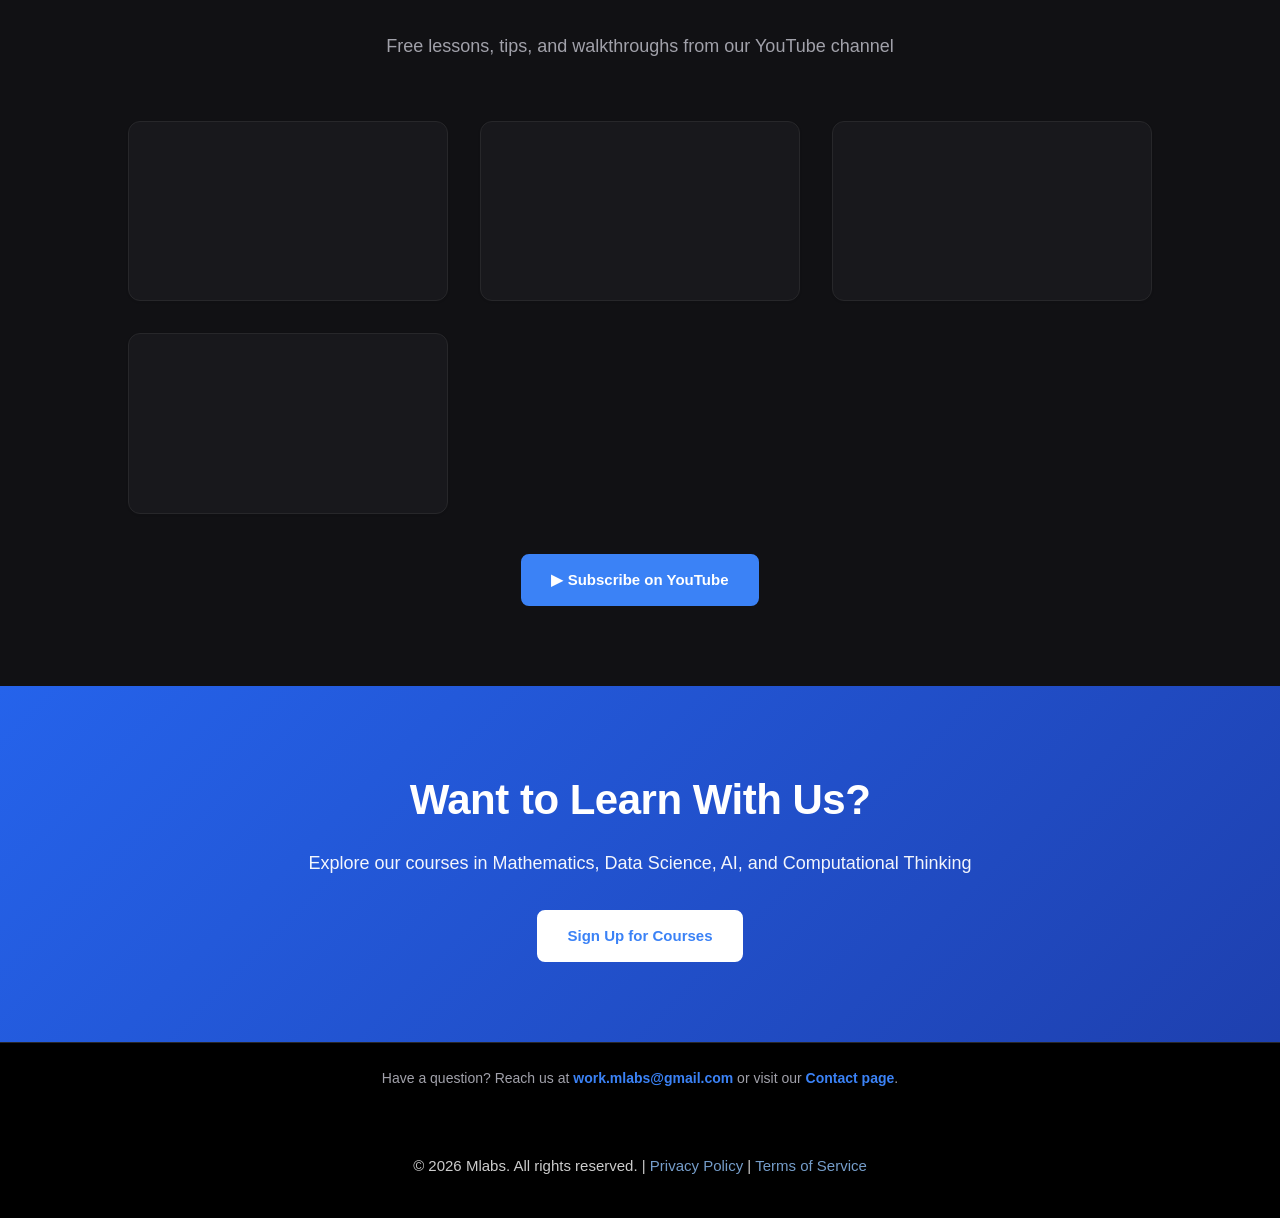
==== commit d692dec2: "added imran as CTO and made changes in the pages view and defaultcolor of pages" ====
--- a/about.html
+++ b/about.html
@@ -37,7 +37,7 @@
     ]
   }
   </script>
-  <script>(function(){try{if(localStorage.getItem('mlabs-theme')==='dark'){document.documentElement.setAttribute('data-theme','dark');}}catch(e){}})();</script>
+  <script>(function(){try{if(localStorage.getItem('mlabs-theme')!=='light'){document.documentElement.setAttribute('data-theme','dark');}}catch(e){document.documentElement.setAttribute('data-theme','dark');}})();</script>
   <link rel="stylesheet" href="css/style.css">
 </head>
 
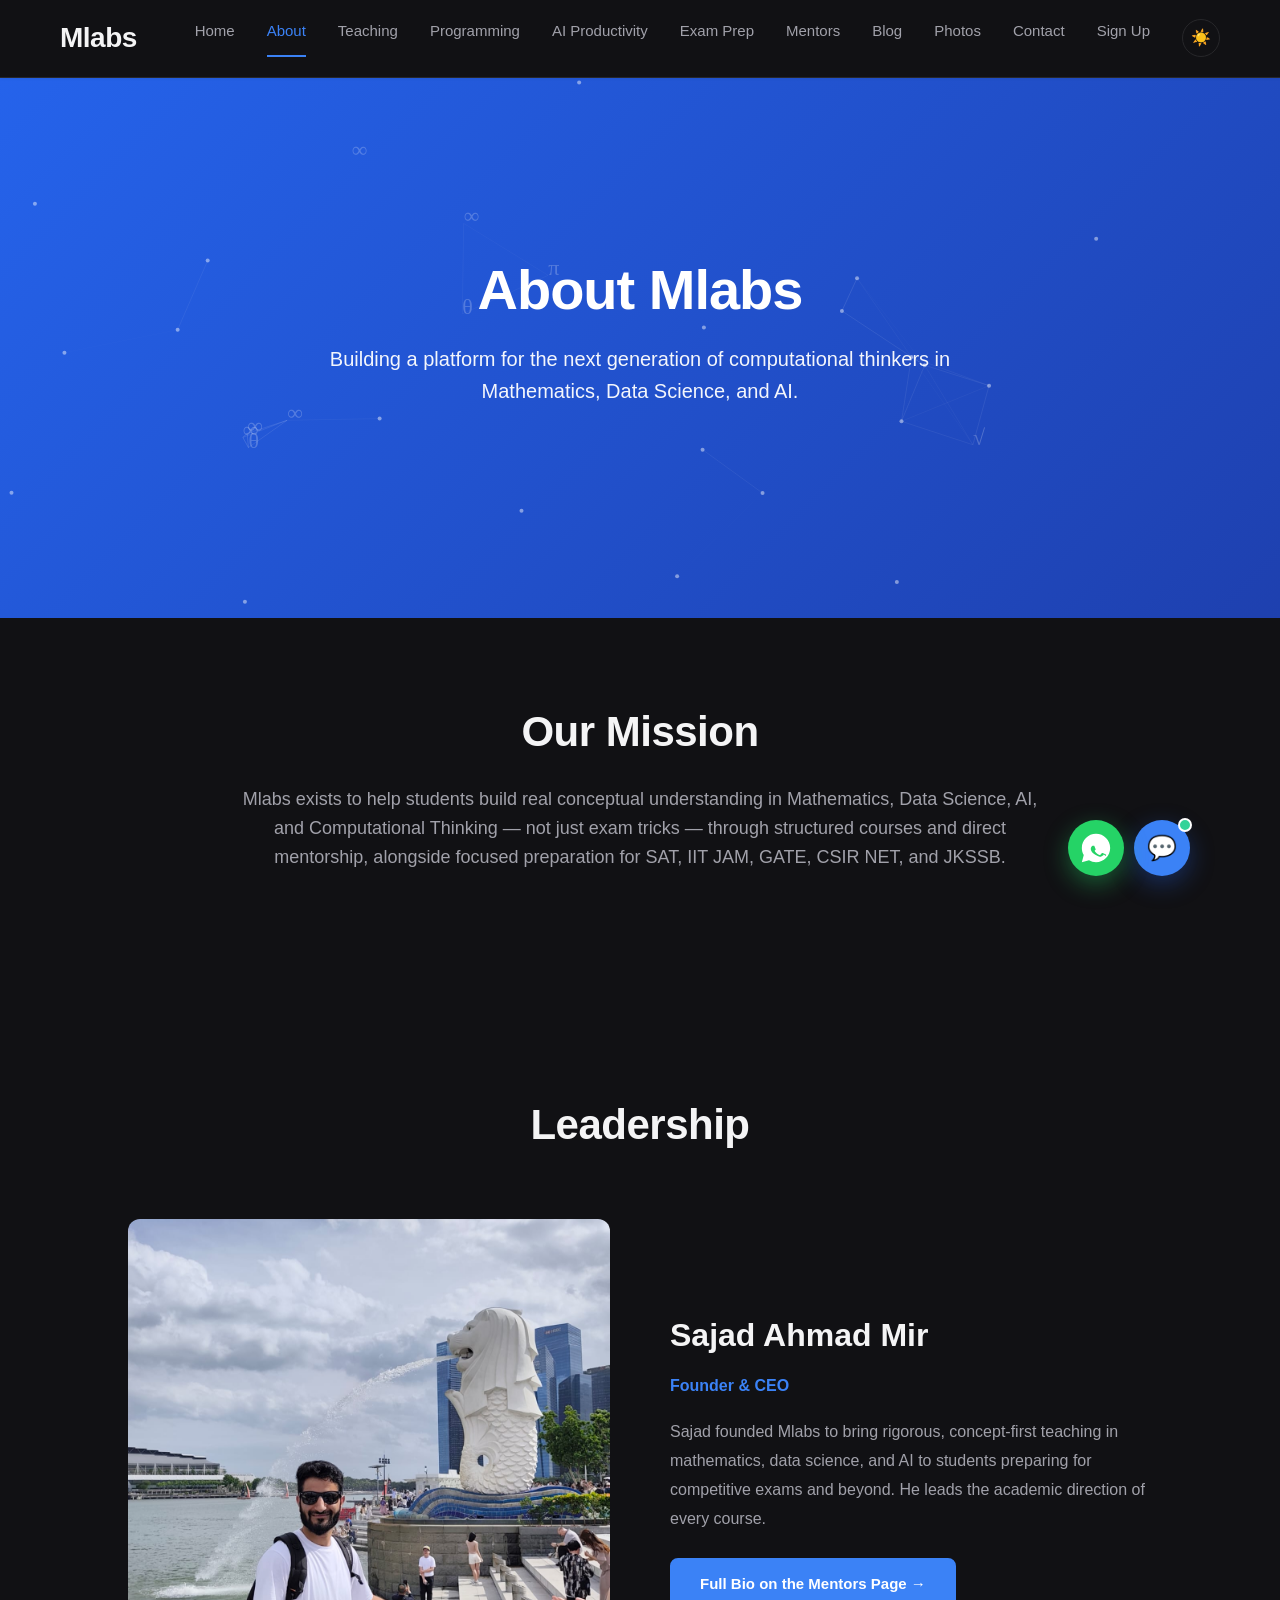
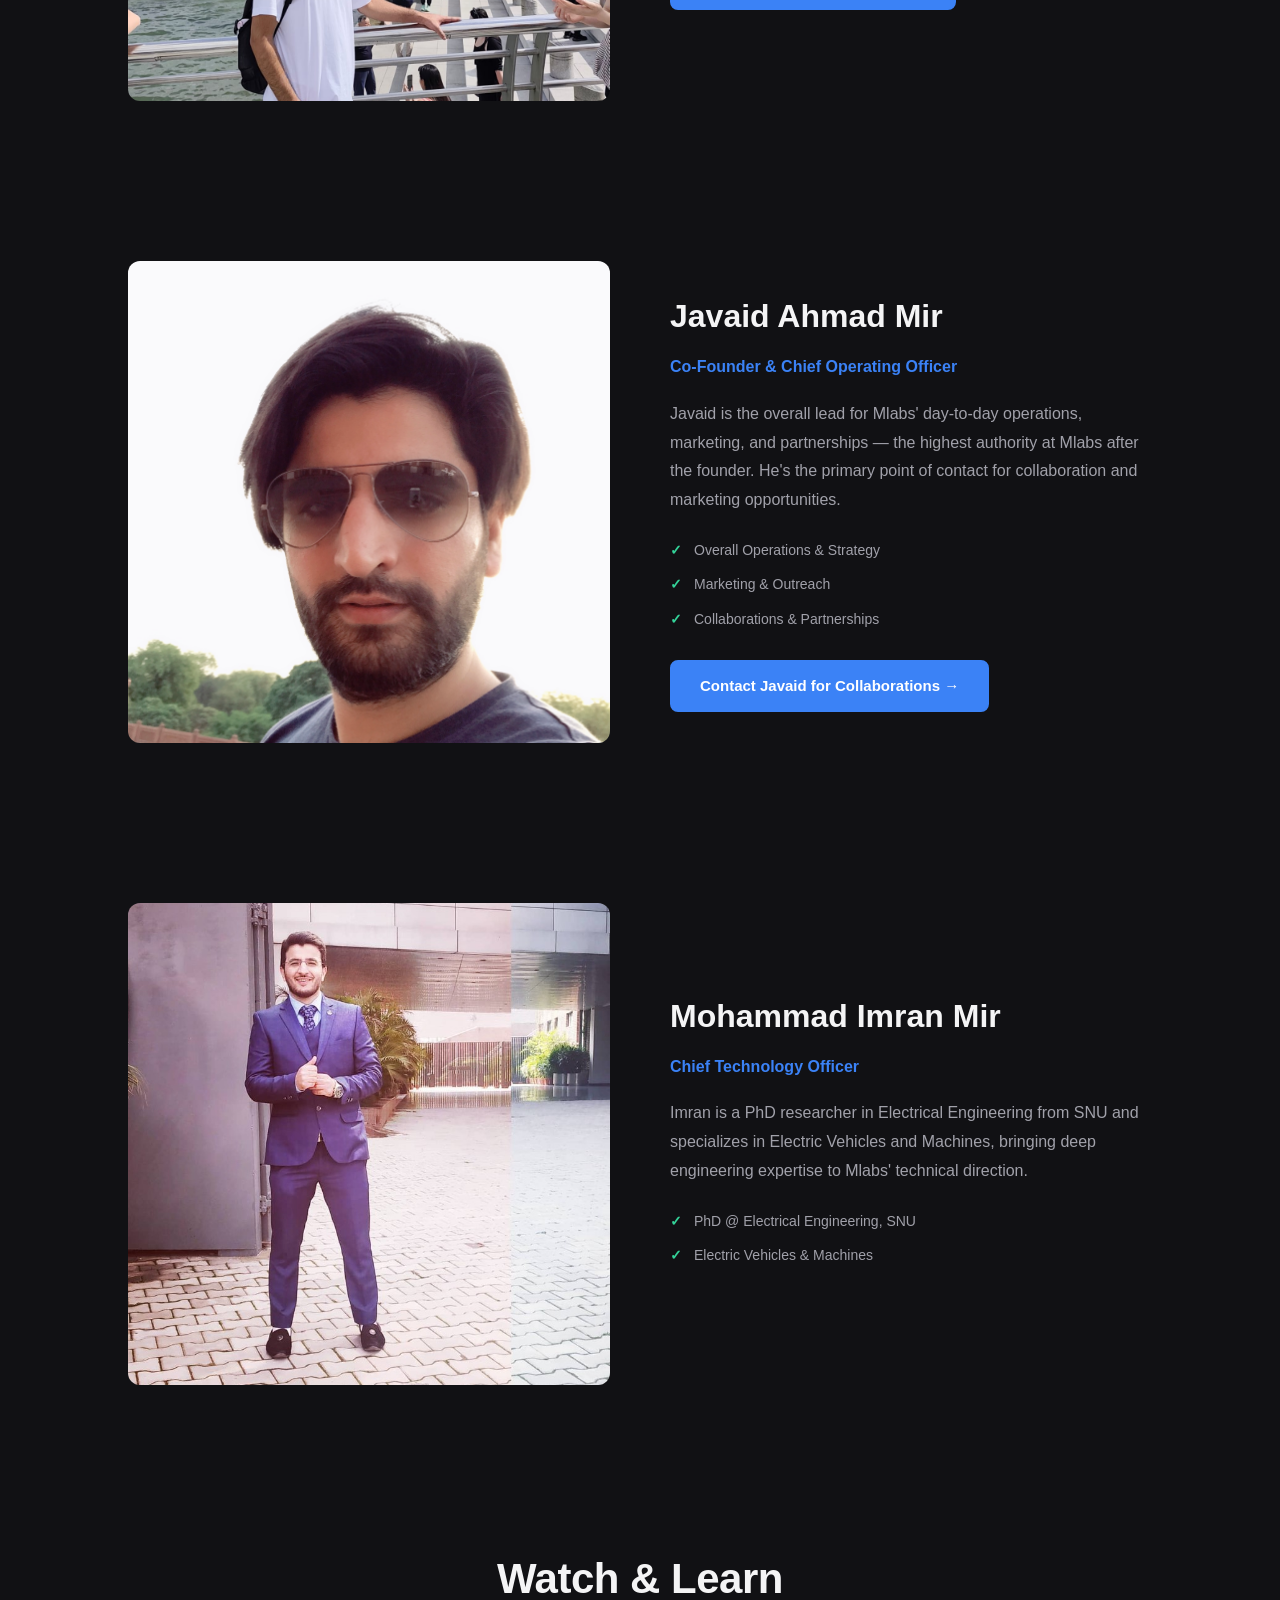
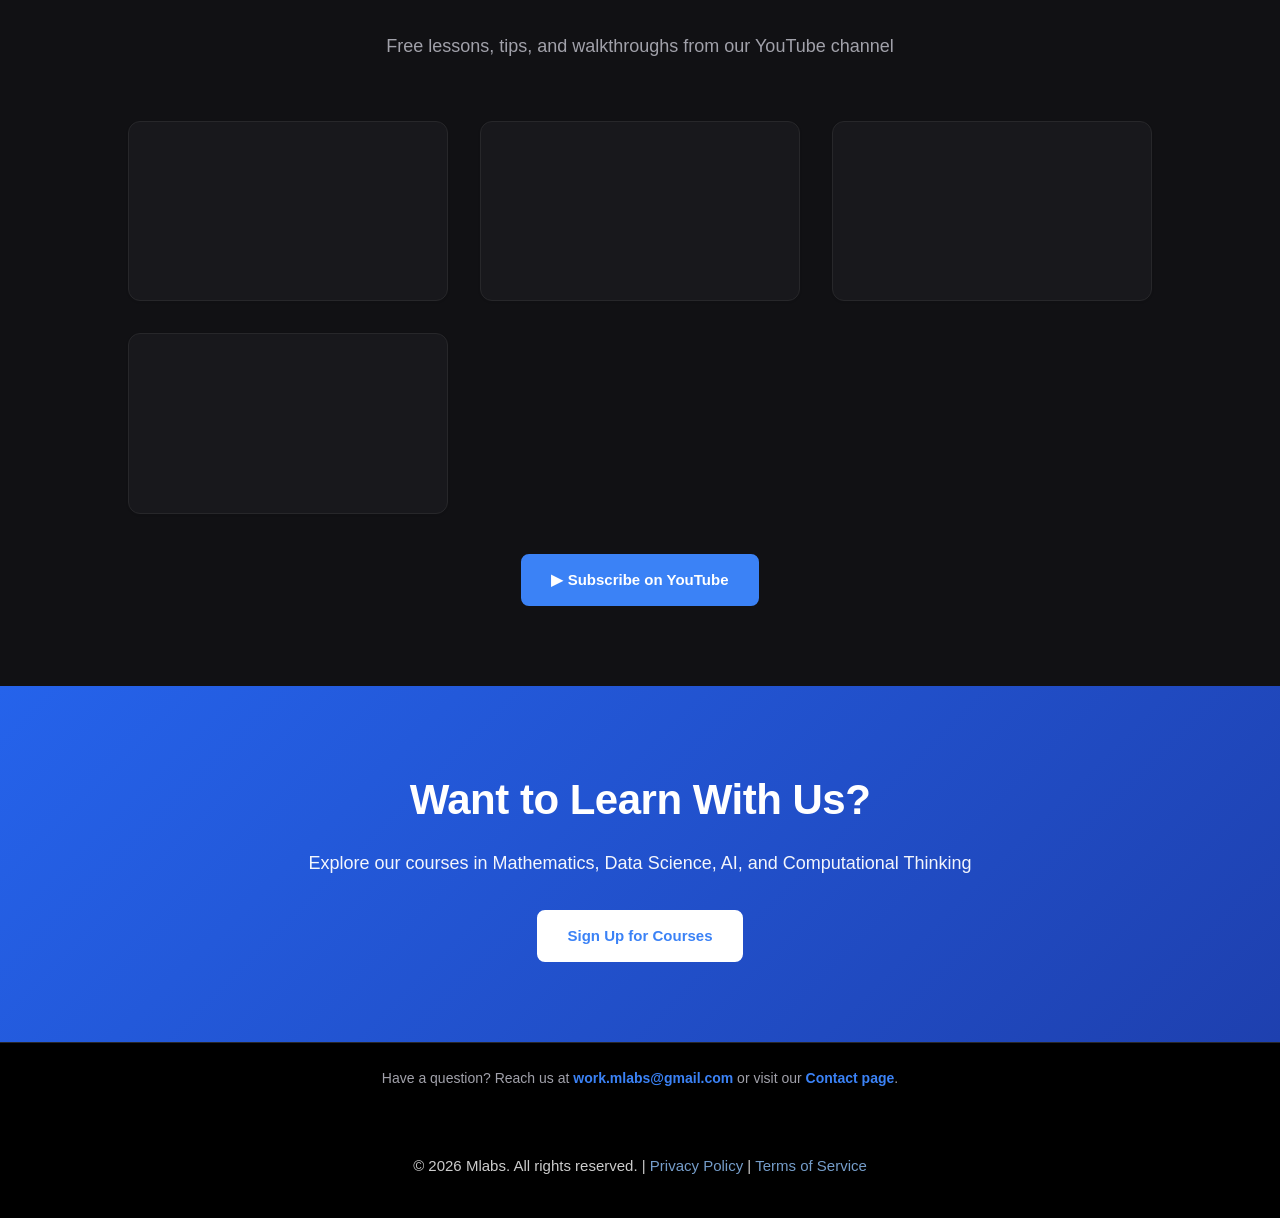
==== commit dbd3b94d: "fixed image CTO" ====
--- a/about.html
+++ b/about.html
@@ -120,7 +120,7 @@
 <section class="instructor-section" style="background: #f9fafb;">
   <div class="instructor-container">
     <div class="instructor-image">
-      <img src="images/MIM.JPG" alt="Mohammad Imran Mir" style="object-position: center 50%;">
+      <img src="images/MIM.jpg" alt="Mohammad Imran Mir" style="object-position: center 50%;">
     </div>
 
     <div class="instructor-content">
